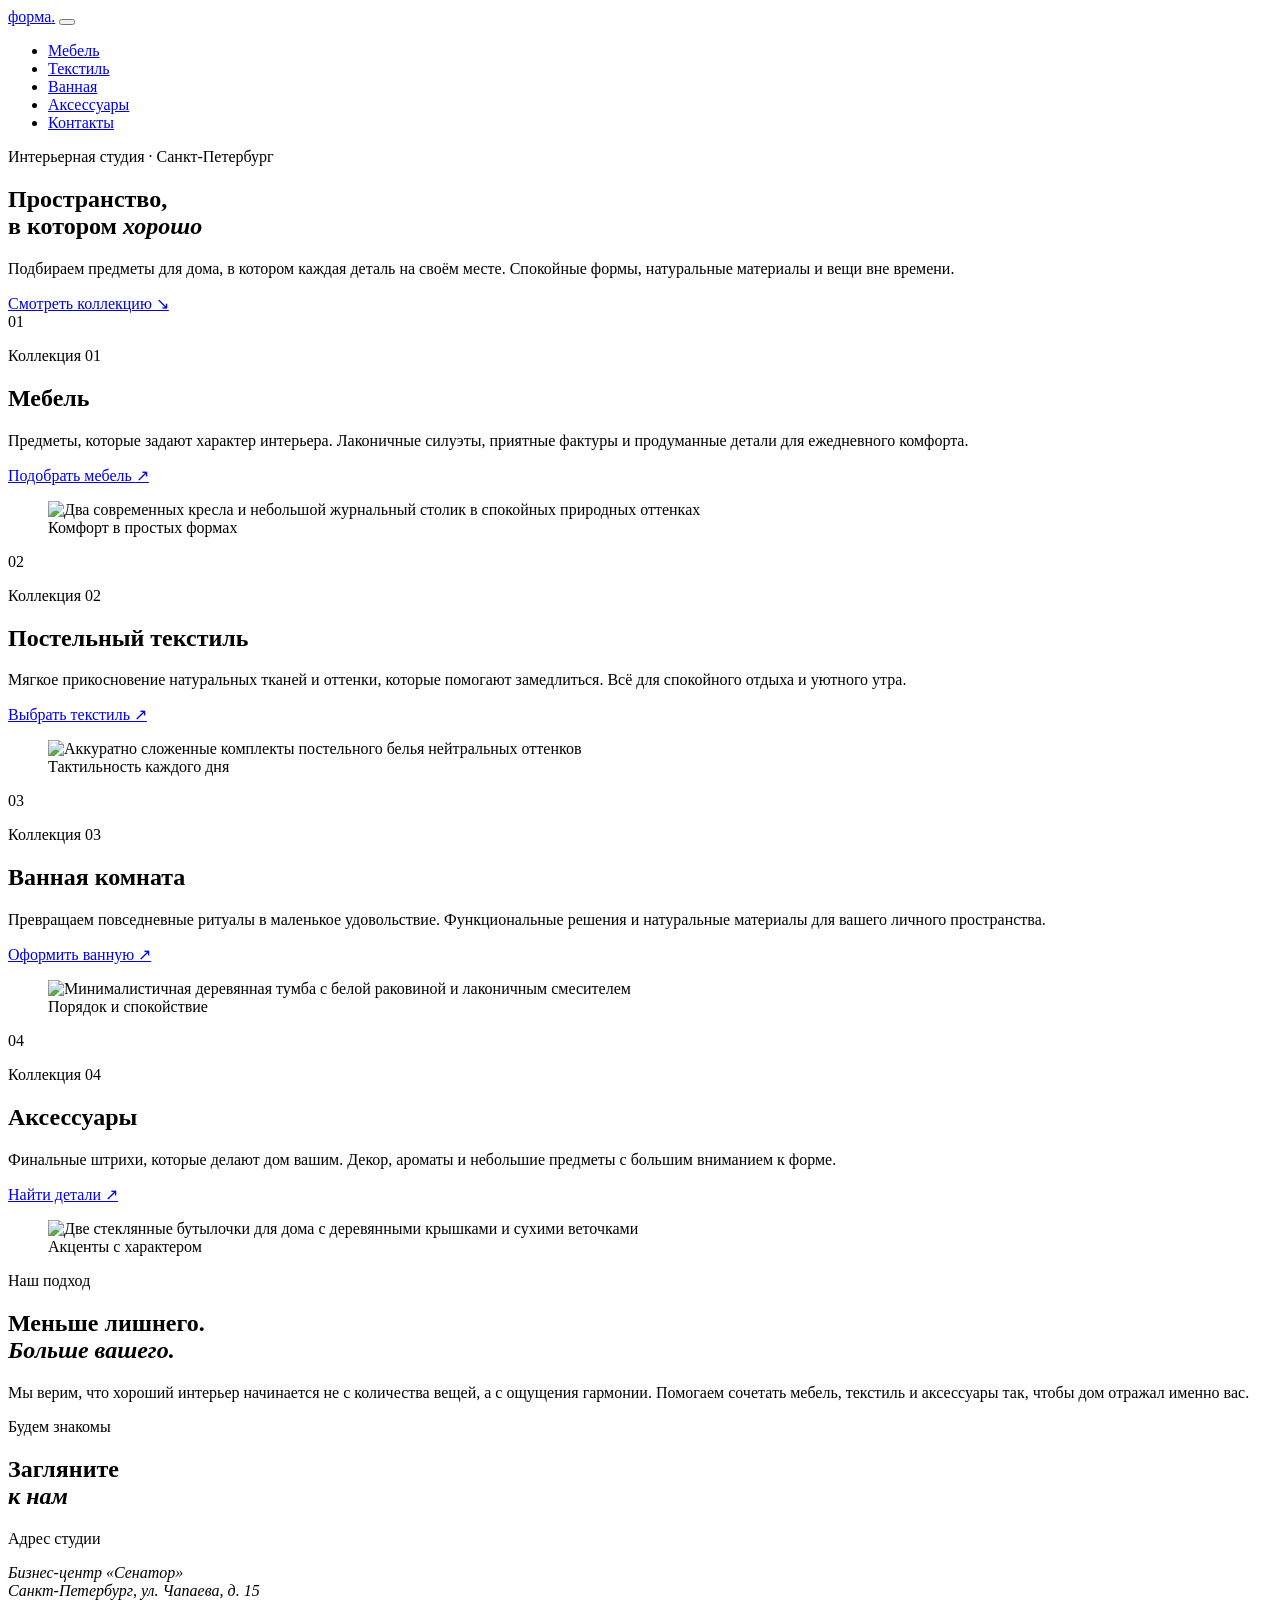
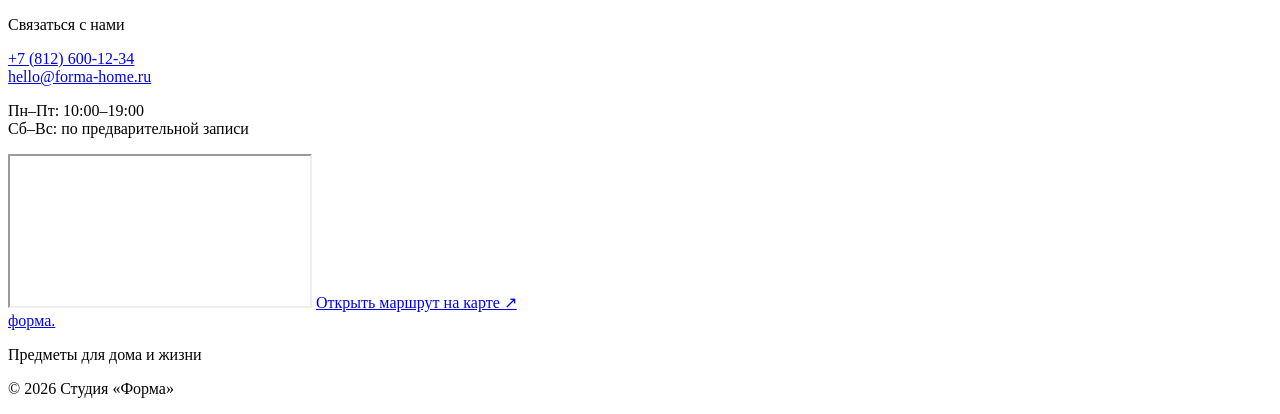
==== index.html @ 57888250 "Add files via upload" ====
<!DOCTYPE html>
<html lang="ru">
<head>
	<meta charset="UTF-8">
	<meta name="viewport" content="width=device-width, initial-scale=1.0">
	<meta name="description" content="Форма — мебель, текстиль и аксессуары для современного дома.">
	<meta name="theme-color" content="#ffffff">
	<title>Форма — пространство для жизни</title>
	<link rel="stylesheet" href="styles.css">
</head>
<body>
	<header class="site-header">
		<div class="header-inner">
			<a class="logo" href="#top" aria-label="Форма — на главную">форма<span>.</span></a>
			<button class="menu-toggle" type="button" aria-label="Открыть меню" aria-expanded="false" aria-controls="main-nav">
				<span></span><span></span><span></span>
			</button>
			<nav class="main-nav" id="main-nav" aria-label="Основная навигация">
				<ul>
					<li><a href="#furniture">Мебель</a></li>
					<li><a href="#bedding">Текстиль</a></li>
					<li><a href="#bathroom">Ванная</a></li>
					<li><a href="#accessories">Аксессуары</a></li>
					<li><a href="#contacts">Контакты</a></li>
				</ul>
			</nav>
		</div>
	</header>

	<main id="top">
		<section class="intro" aria-labelledby="intro-title">
			<p class="eyebrow">Интерьерная студия · Санкт-Петербург</p>
			<h1 id="intro-title">Пространство,<br>в котором <em>хорошо</em></h1>
			<p class="intro-copy">Подбираем предметы для дома, в котором каждая деталь на своём месте. Спокойные формы, натуральные материалы и вещи вне времени.</p>
			<a class="text-link" href="#collections">Смотреть коллекцию <span aria-hidden="true">↘</span></a>
		</section>

		<div class="collection" id="collections">
			<section class="product-section section-furniture" id="furniture" aria-labelledby="furniture-title">
				<div class="section-copy">
					<span class="section-number">01</span>
					<p class="section-kicker">Коллекция 01</p>
					<h2 id="furniture-title">Мебель</h2>
					<p>Предметы, которые задают характер интерьера. Лаконичные силуэты, приятные фактуры и продуманные детали для ежедневного комфорта.</p>
					<a class="text-link" href="#contacts">Подобрать мебель <span aria-hidden="true">↗</span></a>
				</div>
				<figure class="product-visual visual-furniture">
					<img src="images/furniture.svg" alt="Два современных кресла и небольшой журнальный столик в спокойных природных оттенках">
					<figcaption>Комфорт в простых формах</figcaption>
				</figure>
			</section>

			<section class="product-section section-bedding reverse" id="bedding" aria-labelledby="bedding-title">
				<div class="section-copy">
					<span class="section-number">02</span>
					<p class="section-kicker">Коллекция 02</p>
					<h2 id="bedding-title">Постельный текстиль</h2>
					<p>Мягкое прикосновение натуральных тканей и оттенки, которые помогают замедлиться. Всё для спокойного отдыха и уютного утра.</p>
					<a class="text-link" href="#contacts">Выбрать текстиль <span aria-hidden="true">↗</span></a>
				</div>
				<figure class="product-visual visual-bedding">
					<img src="images/bedding.svg" alt="Аккуратно сложенные комплекты постельного белья нейтральных оттенков">
					<figcaption>Тактильность каждого дня</figcaption>
				</figure>
			</section>

			<section class="product-section section-bathroom" id="bathroom" aria-labelledby="bathroom-title">
				<div class="section-copy">
					<span class="section-number">03</span>
					<p class="section-kicker">Коллекция 03</p>
					<h2 id="bathroom-title">Ванная комната</h2>
					<p>Превращаем повседневные ритуалы в маленькое удовольствие. Функциональные решения и натуральные материалы для вашего личного пространства.</p>
					<a class="text-link" href="#contacts">Оформить ванную <span aria-hidden="true">↗</span></a>
				</div>
				<figure class="product-visual visual-bathroom">
					<img src="images/bathroom.svg" alt="Минималистичная деревянная тумба с белой раковиной и лаконичным смесителем">
					<figcaption>Порядок и спокойствие</figcaption>
				</figure>
			</section>

			<section class="product-section section-accessories reverse" id="accessories" aria-labelledby="accessories-title">
				<div class="section-copy">
					<span class="section-number">04</span>
					<p class="section-kicker">Коллекция 04</p>
					<h2 id="accessories-title">Аксессуары</h2>
					<p>Финальные штрихи, которые делают дом вашим. Декор, ароматы и небольшие предметы с большим вниманием к форме.</p>
					<a class="text-link" href="#contacts">Найти детали <span aria-hidden="true">↗</span></a>
				</div>
				<figure class="product-visual visual-accessories">
					<img src="images/accessories.svg" alt="Две стеклянные бутылочки для дома с деревянными крышками и сухими веточками">
					<figcaption>Акценты с характером</figcaption>
				</figure>
			</section>
		</div>

		<section class="about" aria-labelledby="about-title">
			<p class="eyebrow">Наш подход</p>
			<h2 id="about-title">Меньше лишнего.<br><em>Больше вашего.</em></h2>
			<p>Мы верим, что хороший интерьер начинается не с количества вещей, а с ощущения гармонии. Помогаем сочетать мебель, текстиль и аксессуары так, чтобы дом отражал именно вас.</p>
		</section>

		<section class="contacts" id="contacts" aria-labelledby="contacts-title">
			<div class="contact-info">
				<p class="eyebrow">Будем знакомы</p>
				<h2 id="contacts-title">Загляните<br><em>к нам</em></h2>
				<p class="contact-label">Адрес студии</p>
				<address>Бизнес-центр «Сенатор»<br>Санкт-Петербург, ул. Чапаева, д. 15</address>
				<p class="contact-label">Связаться с нами</p>
				<a href="tel:+78126001234">+7 (812) 600-12-34</a><br>
				<a href="mailto:hello@forma-home.ru">hello@forma-home.ru</a>
				<p class="contact-hours">Пн–Пт: 10:00–19:00<br>Сб–Вс: по предварительной записи</p>
			</div>
			<div class="map-wrap">
				<iframe title="Карта проезда к студии в Санкт-Петербурге, улица Чапаева, 15" src="https://yandex.ru/map-widget/v1/?text=Санкт-Петербург%2C%20улица%20Чапаева%2C%2015&z=16" loading="lazy" referrerpolicy="no-referrer-when-downgrade" allowfullscreen></iframe>
				<a class="map-link" href="https://yandex.ru/maps/?text=Санкт-Петербург%2C%20улица%20Чапаева%2C%2015" target="_blank" rel="noopener noreferrer">Открыть маршрут на карте ↗</a>
			</div>
		</section>
	</main>

	<footer class="site-footer">
		<a class="logo footer-logo" href="#top">форма<span>.</span></a>
		<p>Предметы для дома и жизни</p>
		<p>© <span id="current-year">2026</span> Студия «Форма»</p>
	</footer>
	<script src="js/main.js"></script>
</body>
</html>
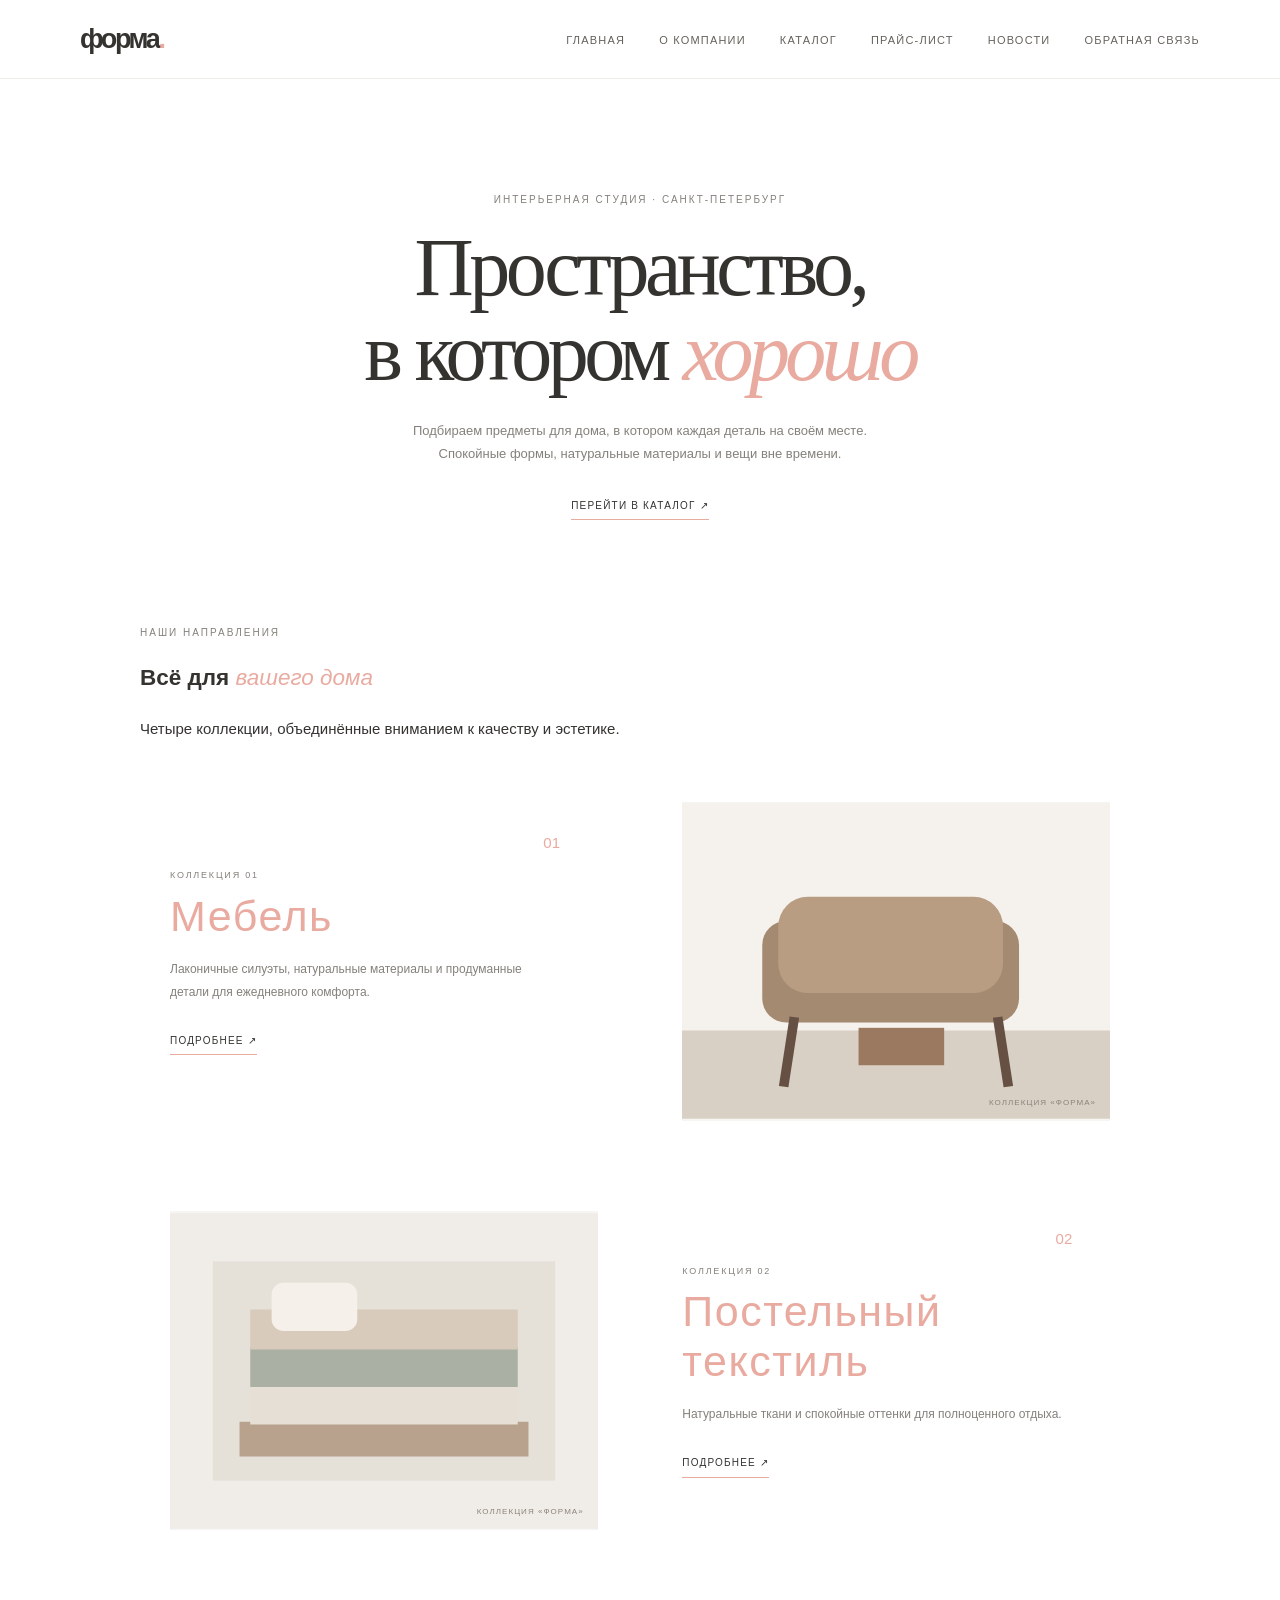
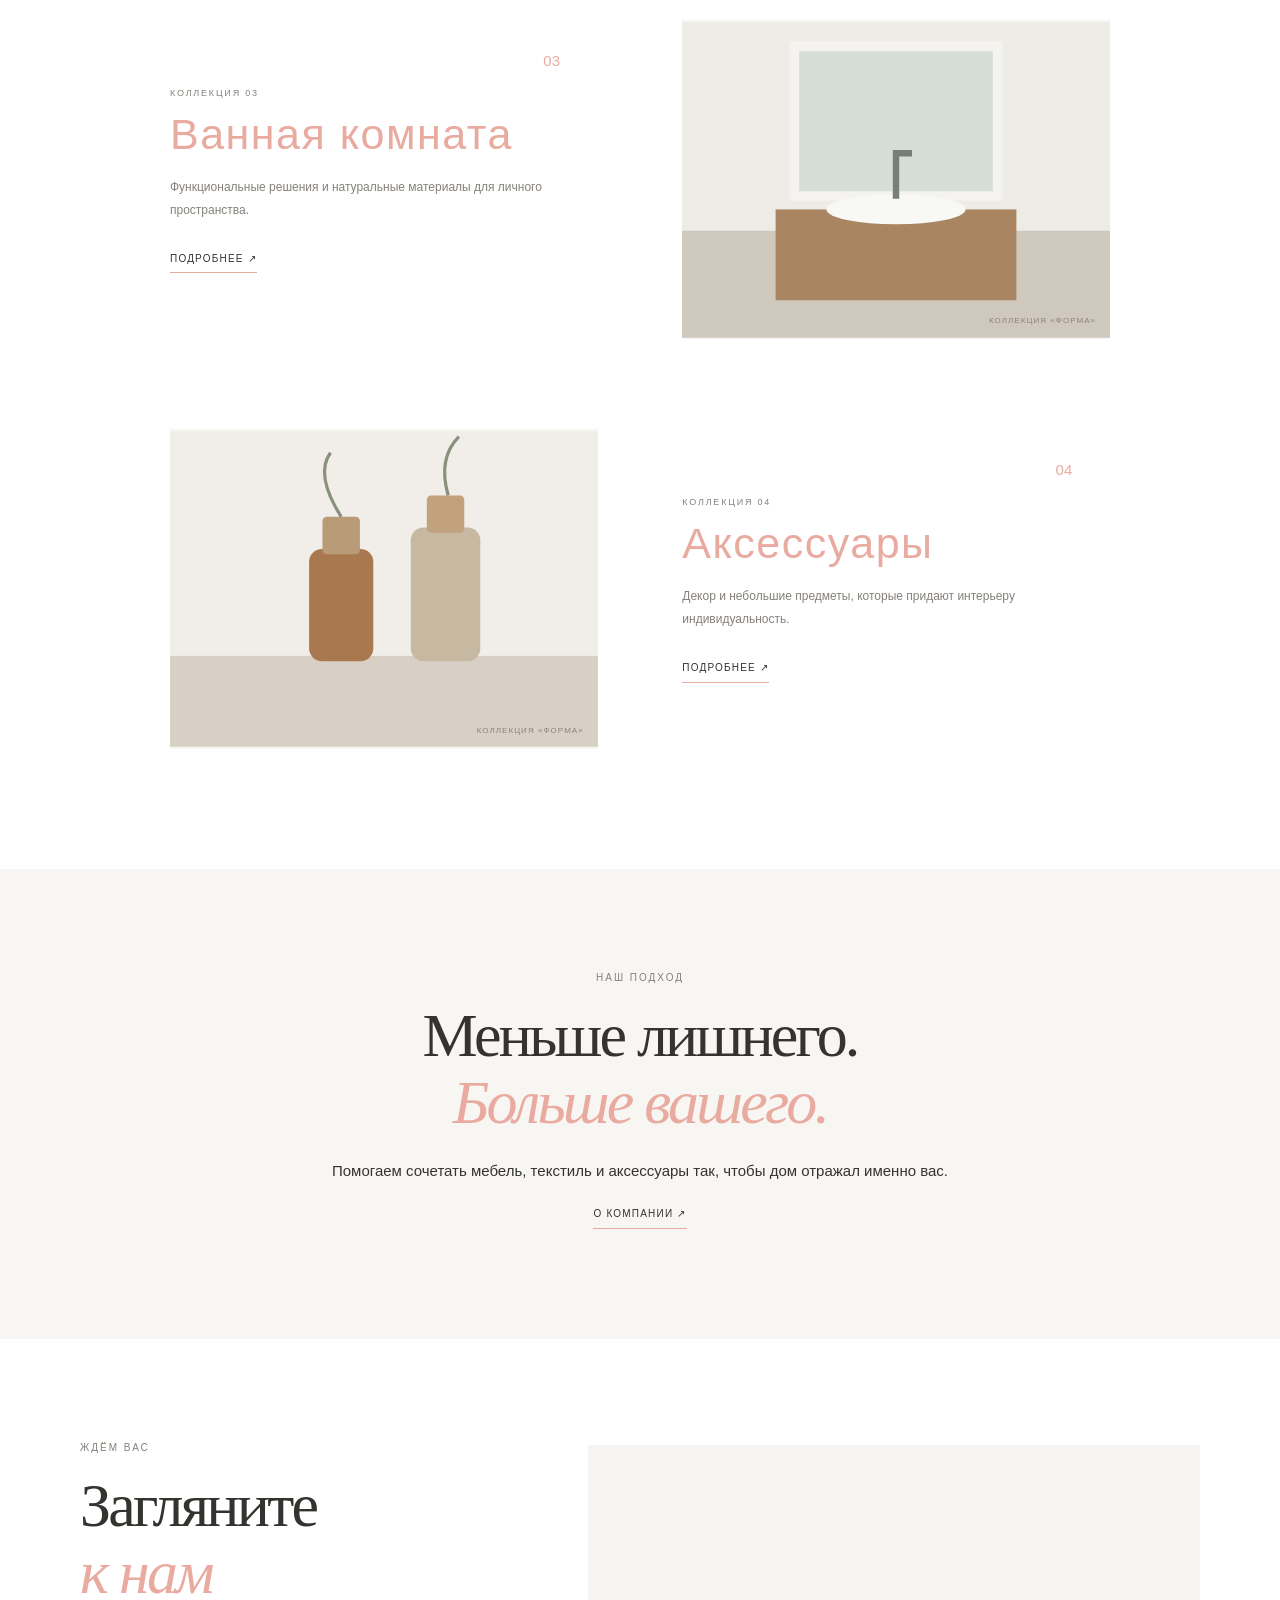
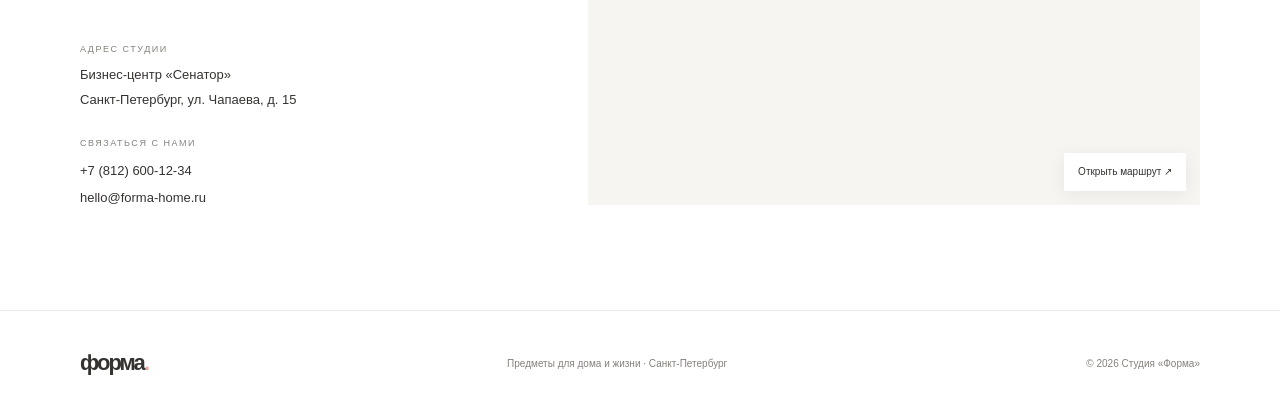
==== commit c114ac9e: "Обновить главную страницу под структуру лабораторной №1" ====
--- a/index.html
+++ b/index.html
@@ -1,127 +1,6 @@
-<!DOCTYPE html>
-<html lang="ru">
-<head>
-	<meta charset="UTF-8">
-	<meta name="viewport" content="width=device-width, initial-scale=1.0">
-	<meta name="description" content="Форма — мебель, текстиль и аксессуары для современного дома.">
-	<meta name="theme-color" content="#ffffff">
-	<title>Форма — пространство для жизни</title>
-	<link rel="stylesheet" href="styles.css">
-</head>
-<body>
-	<header class="site-header">
-		<div class="header-inner">
-			<a class="logo" href="#top" aria-label="Форма — на главную">форма<span>.</span></a>
-			<button class="menu-toggle" type="button" aria-label="Открыть меню" aria-expanded="false" aria-controls="main-nav">
-				<span></span><span></span><span></span>
-			</button>
-			<nav class="main-nav" id="main-nav" aria-label="Основная навигация">
-				<ul>
-					<li><a href="#furniture">Мебель</a></li>
-					<li><a href="#bedding">Текстиль</a></li>
-					<li><a href="#bathroom">Ванная</a></li>
-					<li><a href="#accessories">Аксессуары</a></li>
-					<li><a href="#contacts">Контакты</a></li>
-				</ul>
-			</nav>
-		</div>
-	</header>
-
-	<main id="top">
-		<section class="intro" aria-labelledby="intro-title">
-			<p class="eyebrow">Интерьерная студия · Санкт-Петербург</p>
-			<h1 id="intro-title">Пространство,<br>в котором <em>хорошо</em></h1>
-			<p class="intro-copy">Подбираем предметы для дома, в котором каждая деталь на своём месте. Спокойные формы, натуральные материалы и вещи вне времени.</p>
-			<a class="text-link" href="#collections">Смотреть коллекцию <span aria-hidden="true">↘</span></a>
-		</section>
-
-		<div class="collection" id="collections">
-			<section class="product-section section-furniture" id="furniture" aria-labelledby="furniture-title">
-				<div class="section-copy">
-					<span class="section-number">01</span>
-					<p class="section-kicker">Коллекция 01</p>
-					<h2 id="furniture-title">Мебель</h2>
-					<p>Предметы, которые задают характер интерьера. Лаконичные силуэты, приятные фактуры и продуманные детали для ежедневного комфорта.</p>
-					<a class="text-link" href="#contacts">Подобрать мебель <span aria-hidden="true">↗</span></a>
-				</div>
-				<figure class="product-visual visual-furniture">
-					<img src="images/furniture.svg" alt="Два современных кресла и небольшой журнальный столик в спокойных природных оттенках">
-					<figcaption>Комфорт в простых формах</figcaption>
-				</figure>
-			</section>
-
-			<section class="product-section section-bedding reverse" id="bedding" aria-labelledby="bedding-title">
-				<div class="section-copy">
-					<span class="section-number">02</span>
-					<p class="section-kicker">Коллекция 02</p>
-					<h2 id="bedding-title">Постельный текстиль</h2>
-					<p>Мягкое прикосновение натуральных тканей и оттенки, которые помогают замедлиться. Всё для спокойного отдыха и уютного утра.</p>
-					<a class="text-link" href="#contacts">Выбрать текстиль <span aria-hidden="true">↗</span></a>
-				</div>
-				<figure class="product-visual visual-bedding">
-					<img src="images/bedding.svg" alt="Аккуратно сложенные комплекты постельного белья нейтральных оттенков">
-					<figcaption>Тактильность каждого дня</figcaption>
-				</figure>
-			</section>
-
-			<section class="product-section section-bathroom" id="bathroom" aria-labelledby="bathroom-title">
-				<div class="section-copy">
-					<span class="section-number">03</span>
-					<p class="section-kicker">Коллекция 03</p>
-					<h2 id="bathroom-title">Ванная комната</h2>
-					<p>Превращаем повседневные ритуалы в маленькое удовольствие. Функциональные решения и натуральные материалы для вашего личного пространства.</p>
-					<a class="text-link" href="#contacts">Оформить ванную <span aria-hidden="true">↗</span></a>
-				</div>
-				<figure class="product-visual visual-bathroom">
-					<img src="images/bathroom.svg" alt="Минималистичная деревянная тумба с белой раковиной и лаконичным смесителем">
-					<figcaption>Порядок и спокойствие</figcaption>
-				</figure>
-			</section>
-
-			<section class="product-section section-accessories reverse" id="accessories" aria-labelledby="accessories-title">
-				<div class="section-copy">
-					<span class="section-number">04</span>
-					<p class="section-kicker">Коллекция 04</p>
-					<h2 id="accessories-title">Аксессуары</h2>
-					<p>Финальные штрихи, которые делают дом вашим. Декор, ароматы и небольшие предметы с большим вниманием к форме.</p>
-					<a class="text-link" href="#contacts">Найти детали <span aria-hidden="true">↗</span></a>
-				</div>
-				<figure class="product-visual visual-accessories">
-					<img src="images/accessories.svg" alt="Две стеклянные бутылочки для дома с деревянными крышками и сухими веточками">
-					<figcaption>Акценты с характером</figcaption>
-				</figure>
-			</section>
-		</div>
-
-		<section class="about" aria-labelledby="about-title">
-			<p class="eyebrow">Наш подход</p>
-			<h2 id="about-title">Меньше лишнего.<br><em>Больше вашего.</em></h2>
-			<p>Мы верим, что хороший интерьер начинается не с количества вещей, а с ощущения гармонии. Помогаем сочетать мебель, текстиль и аксессуары так, чтобы дом отражал именно вас.</p>
-		</section>
-
-		<section class="contacts" id="contacts" aria-labelledby="contacts-title">
-			<div class="contact-info">
-				<p class="eyebrow">Будем знакомы</p>
-				<h2 id="contacts-title">Загляните<br><em>к нам</em></h2>
-				<p class="contact-label">Адрес студии</p>
-				<address>Бизнес-центр «Сенатор»<br>Санкт-Петербург, ул. Чапаева, д. 15</address>
-				<p class="contact-label">Связаться с нами</p>
-				<a href="tel:+78126001234">+7 (812) 600-12-34</a><br>
-				<a href="mailto:hello@forma-home.ru">hello@forma-home.ru</a>
-				<p class="contact-hours">Пн–Пт: 10:00–19:00<br>Сб–Вс: по предварительной записи</p>
-			</div>
-			<div class="map-wrap">
-				<iframe title="Карта проезда к студии в Санкт-Петербурге, улица Чапаева, 15" src="https://yandex.ru/map-widget/v1/?text=Санкт-Петербург%2C%20улица%20Чапаева%2C%2015&z=16" loading="lazy" referrerpolicy="no-referrer-when-downgrade" allowfullscreen></iframe>
-				<a class="map-link" href="https://yandex.ru/maps/?text=Санкт-Петербург%2C%20улица%20Чапаева%2C%2015" target="_blank" rel="noopener noreferrer">Открыть маршрут на карте ↗</a>
-			</div>
-		</section>
-	</main>
-
-	<footer class="site-footer">
-		<a class="logo footer-logo" href="#top">форма<span>.</span></a>
-		<p>Предметы для дома и жизни</p>
-		<p>© <span id="current-year">2026</span> Студия «Форма»</p>
-	</footer>
-	<script src="js/main.js"></script>
-</body>
-</html>
+<!DOCTYPE html><html lang="ru"><head><meta charset="UTF-8"><meta name="viewport" content="width=device-width, initial-scale=1.0"><meta name="description" content="Студия «Форма»: мебель, текстиль и аксессуары для современного дома."><title>Главная — Форма</title><link rel="stylesheet" href="styles.css"></head><body><header class="site-header"><div class="header-inner"><a class="logo" href="index.html">форма<span>.</span></a><button class="menu-toggle" type="button" aria-label="Открыть меню" aria-expanded="false" aria-controls="main-nav"><span></span><span></span><span></span></button><nav class="main-nav" id="main-nav" aria-label="Основная навигация"><ul><li><a href="index.html">Главная</a></li><li><a href="about.html">О компании</a></li><li><a href="catalog.html">Каталог</a></li><li><a href="price.html">Прайс-лист</a></li><li><a href="news.html">Новости</a></li><li><a href="feedback.html">Обратная связь</a></li></ul></nav></div></header><main id="top">
+<section class="intro"><p class="eyebrow">Интерьерная студия · Санкт-Петербург</p><h1>Пространство,<br>в котором <em>хорошо</em></h1><p class="intro-copy">Подбираем предметы для дома, в котором каждая деталь на своём месте. Спокойные формы, натуральные материалы и вещи вне времени.</p><a class="text-link" href="catalog.html">Перейти в каталог ↗</a></section>
+<section class="collection"><div class="page-heading"><p class="eyebrow">Наши направления</p><h2>Всё для <em>вашего дома</em></h2><p>Четыре коллекции, объединённые вниманием к качеству и эстетике.</p></div>
+<div class="product-section "><div class="section-copy"><span class="section-number">01</span><p class="section-kicker">Коллекция 01</p><h2>Мебель</h2><p>Лаконичные силуэты, натуральные материалы и продуманные детали для ежедневного комфорта.</p><a class="text-link" href="catalog.html#furniture">Подробнее ↗</a></div><figure class="product-visual"><img src="images/furniture.svg" alt="Мебель для современного дома"><figcaption>Коллекция «Форма»</figcaption></figure></div><div class="product-section reverse"><div class="section-copy"><span class="section-number">02</span><p class="section-kicker">Коллекция 02</p><h2>Постельный текстиль</h2><p>Натуральные ткани и спокойные оттенки для полноценного отдыха.</p><a class="text-link" href="catalog.html#bedding">Подробнее ↗</a></div><figure class="product-visual"><img src="images/bedding.svg" alt="Постельный текстиль для современного дома"><figcaption>Коллекция «Форма»</figcaption></figure></div><div class="product-section "><div class="section-copy"><span class="section-number">03</span><p class="section-kicker">Коллекция 03</p><h2>Ванная комната</h2><p>Функциональные решения и натуральные материалы для личного пространства.</p><a class="text-link" href="catalog.html#bathroom">Подробнее ↗</a></div><figure class="product-visual"><img src="images/bathroom.svg" alt="Ванная комната для современного дома"><figcaption>Коллекция «Форма»</figcaption></figure></div><div class="product-section reverse"><div class="section-copy"><span class="section-number">04</span><p class="section-kicker">Коллекция 04</p><h2>Аксессуары</h2><p>Декор и небольшие предметы, которые придают интерьеру индивидуальность.</p><a class="text-link" href="catalog.html#accessories">Подробнее ↗</a></div><figure class="product-visual"><img src="images/accessories.svg" alt="Аксессуары для современного дома"><figcaption>Коллекция «Форма»</figcaption></figure></div></section>
+<section class="about"><p class="eyebrow">Наш подход</p><h2>Меньше лишнего.<br><em>Больше вашего.</em></h2><p>Помогаем сочетать мебель, текстиль и аксессуары так, чтобы дом отражал именно вас.</p><a class="text-link" href="about.html">О компании ↗</a></section>
+<section class="contacts"><div class="contact-info"><p class="eyebrow">Ждём вас</p><h2>Загляните<br><em>к нам</em></h2><p class="contact-label">Адрес студии</p><address>Бизнес-центр «Сенатор»<br>Санкт-Петербург, ул. Чапаева, д. 15</address><p class="contact-label">Связаться с нами</p><a href="tel:+78126001234">+7 (812) 600-12-34</a><br><a href="mailto:hello@forma-home.ru">hello@forma-home.ru</a></div><div class="map-wrap"><iframe title="Карта проезда к студии, Санкт-Петербург, улица Чапаева, 15" src="https://yandex.ru/map-widget/v1/?text=Санкт-Петербург%2C%20улица%20Чапаева%2C%2015&z=16" loading="lazy"></iframe><a class="map-link" href="https://yandex.ru/maps/?text=Санкт-Петербург%2C%20улица%20Чапаева%2C%2015" target="_blank" rel="noopener noreferrer">Открыть маршрут ↗</a></div></section></main><footer class="site-footer"><a class="logo footer-logo" href="index.html">форма<span>.</span></a><p>Предметы для дома и жизни · Санкт-Петербург</p><p>© <span id="current-year">2026</span> Студия «Форма»</p></footer><script src="js/main.js"></script></body></html>
--- a/styles.css
+++ b/styles.css
@@ -0,0 +1,8 @@
+@charset "UTF-8";
+:root{--ink:#343330;--muted:#85817b;--accent:#e9aaa0;--paper:#fff;--soft:#f7f5f2;--line:#ece9e5;--content:1120px}
+*{box-sizing:border-box}html{scroll-behavior:smooth;scroll-padding-top:88px}body{margin:0;color:var(--ink);background:var(--paper);font:15px/1.75 Arial,Helvetica,sans-serif;-webkit-font-smoothing:antialiased}a{color:inherit;text-decoration:none}a:hover{color:#bd7e74}a:focus-visible,button:focus-visible{outline:2px solid #bd7e74;outline-offset:4px}
+.site-header{position:sticky;top:0;z-index:20;background:rgba(255,255,255,.94);border-bottom:1px solid rgba(236,233,229,.8);backdrop-filter:blur(12px)}.header-inner{width:min(var(--content),calc(100% - 64px));min-height:78px;margin:auto;display:flex;align-items:center;justify-content:space-between}.logo{font-size:27px;font-weight:700;letter-spacing:-.09em;line-height:1}.logo span{color:var(--accent)}.main-nav ul{display:flex;gap:34px;align-items:center;margin:0;padding:0;list-style:none}.main-nav a{color:#66615b;font-size:11px;letter-spacing:.11em;text-transform:uppercase}.menu-toggle{display:none}
+.intro{width:min(760px,calc(100% - 48px));margin:auto;padding:112px 0 104px;text-align:center}.eyebrow,.section-kicker{margin:0 0 16px;color:var(--muted);font-size:10px;letter-spacing:.2em;text-transform:uppercase}h1,h2,p{margin-top:0}.intro h1{margin:0;font:400 clamp(48px,7vw,82px)/1.04 Georgia,serif;letter-spacing:-.055em}h1 em,h2 em{color:var(--accent);font-weight:400}.intro-copy{max-width:460px;margin:25px auto;color:var(--muted);font-size:13px}.text-link{display:inline-flex;gap:12px;padding-bottom:5px;border-bottom:1px solid var(--accent);font-size:10px;letter-spacing:.12em;text-transform:uppercase}.text-link span{color:var(--accent);font-size:16px}
+.collection{width:min(1000px,calc(100% - 64px));margin:auto}.product-section{min-height:390px;display:grid;grid-template-columns:1fr 1fr;align-items:center;gap:9%;padding:45px 3%}.product-section.reverse .section-copy{order:2}.product-section.reverse .product-visual{order:1}.section-copy{position:relative;max-width:390px;padding:26px 0}.section-number{position:absolute;top:-12px;right:0;color:var(--accent);font-size:15px}.section-kicker{margin-bottom:8px;font-size:9px}.section-copy h2{margin:0 0 17px;color:var(--accent);font-size:clamp(30px,4vw,43px);font-weight:400;letter-spacing:.035em;line-height:1.15}.section-copy>p:not(.section-kicker){margin-bottom:22px;color:var(--muted);font-size:12px;line-height:1.9}.product-visual{position:relative;margin:0;background:var(--soft)}.product-visual img{display:block;width:100%;height:auto;aspect-ratio:1.34/1;object-fit:contain}.product-visual figcaption{position:absolute;right:14px;bottom:11px;color:#8b837a;font-size:8px;letter-spacing:.13em;text-transform:uppercase}
+.about{margin-top:75px;padding:100px 24px 110px;background:#f8f6f3;text-align:center}.about h2,.contact-info h2{margin:0 0 22px;font:400 clamp(40px,5vw,62px)/1.08 Georgia,serif;letter-spacing:-.045em}.about>p:last-child{max-width:520px;margin:auto;color:var(--muted);font-size:13px}.contacts{width:min(var(--content),calc(100% - 64px));margin:auto;padding:100px 0;display:grid;grid-template-columns:.8fr 1.2fr;gap:9%;align-items:center}.contact-info h2{margin-bottom:36px}.contact-label{margin:24px 0 5px;color:var(--muted);font-size:9px;letter-spacing:.17em;text-transform:uppercase}.contact-info address,.contact-info>a{font-size:13px;font-style:normal;line-height:1.9}.contact-hours{margin-top:24px;color:var(--muted);font-size:11px}.map-wrap{position:relative;min-height:360px;background:var(--soft)}.map-wrap iframe{display:block;width:100%;height:360px;border:0}.map-link{position:absolute;right:14px;bottom:14px;padding:10px 14px;background:#fff;font-size:10px;box-shadow:0 3px 18px #0001}.site-footer{min-height:105px;padding:25px max(32px,calc((100% - var(--content))/2));display:flex;align-items:center;justify-content:space-between;gap:20px;border-top:1px solid var(--line)}.footer-logo{font-size:22px}.site-footer p{margin:0;color:var(--muted);font-size:10px}
+@media(max-width:760px){.header-inner{width:calc(100% - 40px);min-height:68px}.menu-toggle{width:42px;height:42px;display:flex;flex-direction:column;align-items:center;justify-content:center;gap:5px;border:0;background:transparent;cursor:pointer}.menu-toggle span{width:21px;height:1px;background:var(--ink);transition:transform .2s,opacity .2s}.menu-toggle[aria-expanded=true] span:first-child{transform:translateY(6px) rotate(45deg)}.menu-toggle[aria-expanded=true] span:nth-child(2){opacity:0}.menu-toggle[aria-expanded=true] span:last-child{transform:translateY(-6px) rotate(-45deg)}.main-nav{position:absolute;top:68px;left:0;right:0;display:none;padding:12px 20px 22px;background:#fff;border-bottom:1px solid var(--line)}.main-nav.is-open{display:block}.main-nav ul{flex-direction:column;align-items:stretch;gap:0}.main-nav li{border-top:1px solid var(--line)}.main-nav a{display:block;padding:12px 4px}.intro{padding:82px 0 70px}.collection{width:calc(100% - 40px)}.product-section{min-height:0;grid-template-columns:1fr;gap:16px;padding:38px 0 52px}.product-section.reverse .section-copy,.product-section.reverse .product-visual{order:initial}.section-copy{max-width:none;padding:18px 4px 8px}.section-number{top:10px;right:5px}.section-copy h2{max-width:85%;font-size:clamp(30px,8vw,40px)}.product-visual img{aspect-ratio:1.45/1}.about{margin-top:35px;padding:75px 24px 80px}.contacts{width:calc(100% - 40px);grid-template-columns:1fr;gap:35px;padding:75px 0}.contact-info h2{margin-bottom:24px}.map-wrap,.map-wrap iframe{min-height:310px;height:310px}.site-footer{padding:25px 20px;flex-wrap:wrap}}@media(max-width:420px){body{font-size:14px}.intro{width:calc(100% - 36px);padding-top:68px}.intro h1{font-size:49px}.intro-copy{font-size:12px}.collection,.contacts{width:calc(100% - 32px)}.product-section{padding-bottom:42px}.site-footer{justify-content:center;text-align:center}.site-footer p{width:100%}}@media(prefers-reduced-motion:reduce){html{scroll-behavior:auto}*,*::before,*::after{transition-duration:.01ms!important}}
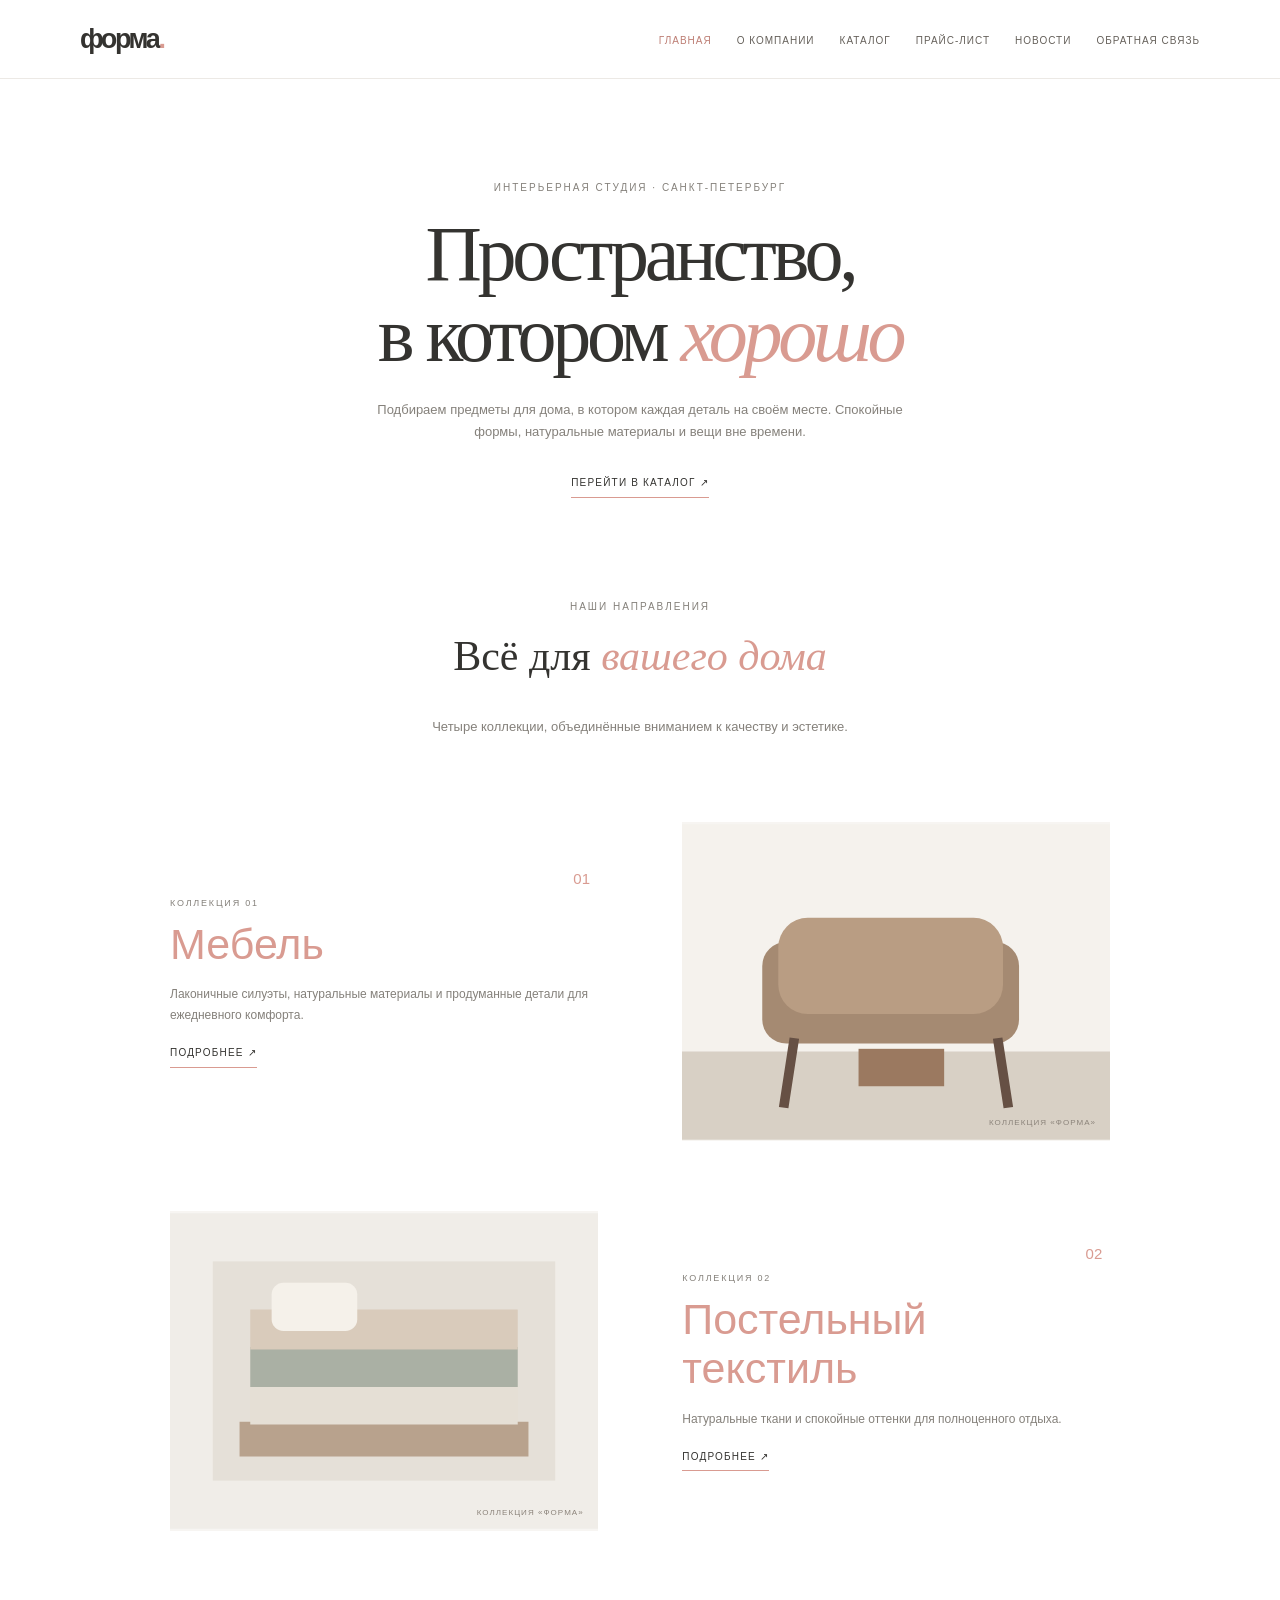
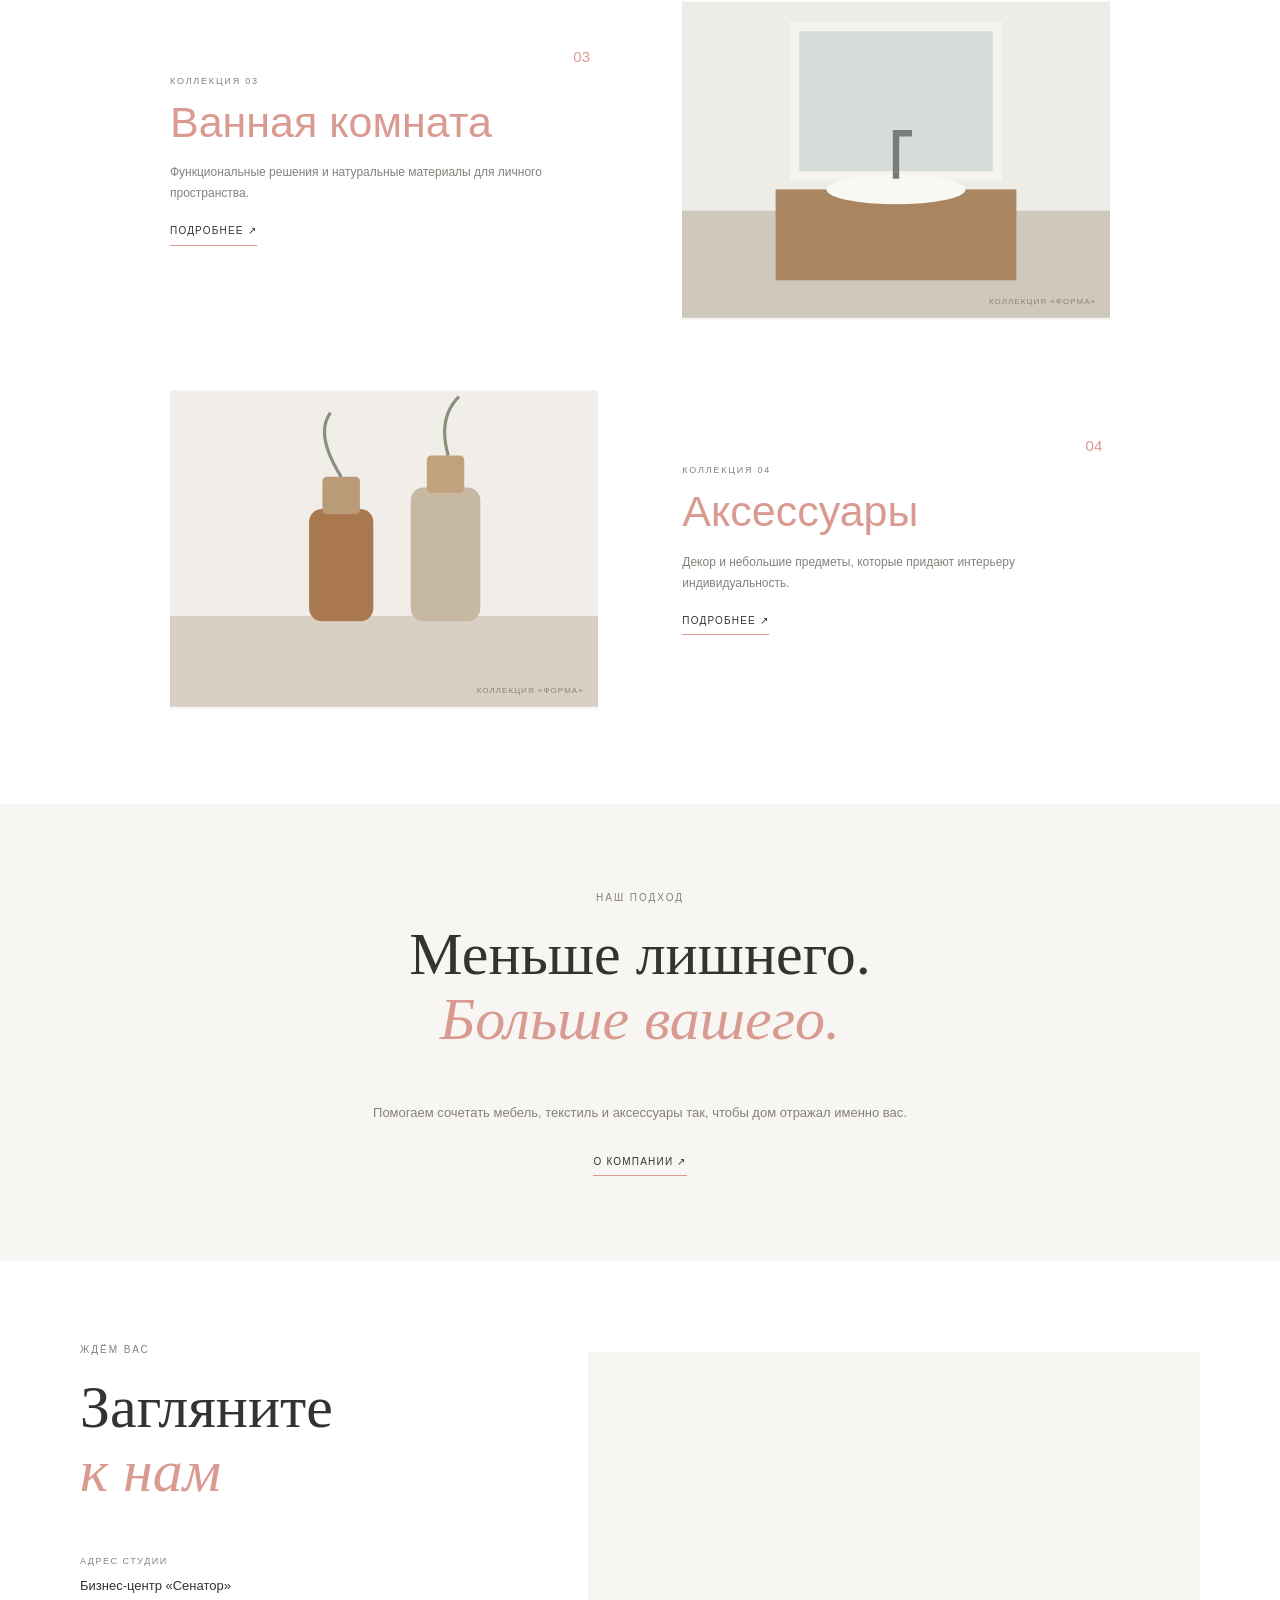
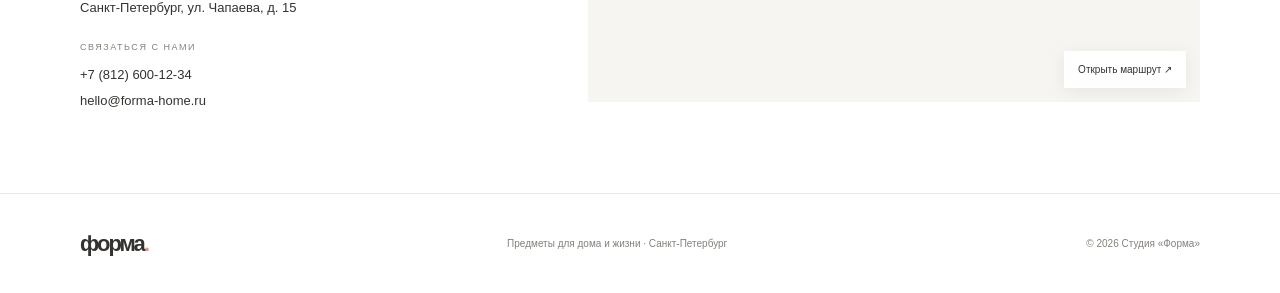
==== commit 8dd633bd: "Упорядочить HTML-код страницы index.html" ====
--- a/index.html
+++ b/index.html
@@ -1,6 +1,108 @@
-<!DOCTYPE html><html lang="ru"><head><meta charset="UTF-8"><meta name="viewport" content="width=device-width, initial-scale=1.0"><meta name="description" content="Студия «Форма»: мебель, текстиль и аксессуары для современного дома."><title>Главная — Форма</title><link rel="stylesheet" href="styles.css"></head><body><header class="site-header"><div class="header-inner"><a class="logo" href="index.html">форма<span>.</span></a><button class="menu-toggle" type="button" aria-label="Открыть меню" aria-expanded="false" aria-controls="main-nav"><span></span><span></span><span></span></button><nav class="main-nav" id="main-nav" aria-label="Основная навигация"><ul><li><a href="index.html">Главная</a></li><li><a href="about.html">О компании</a></li><li><a href="catalog.html">Каталог</a></li><li><a href="price.html">Прайс-лист</a></li><li><a href="news.html">Новости</a></li><li><a href="feedback.html">Обратная связь</a></li></ul></nav></div></header><main id="top">
-<section class="intro"><p class="eyebrow">Интерьерная студия · Санкт-Петербург</p><h1>Пространство,<br>в котором <em>хорошо</em></h1><p class="intro-copy">Подбираем предметы для дома, в котором каждая деталь на своём месте. Спокойные формы, натуральные материалы и вещи вне времени.</p><a class="text-link" href="catalog.html">Перейти в каталог ↗</a></section>
-<section class="collection"><div class="page-heading"><p class="eyebrow">Наши направления</p><h2>Всё для <em>вашего дома</em></h2><p>Четыре коллекции, объединённые вниманием к качеству и эстетике.</p></div>
-<div class="product-section "><div class="section-copy"><span class="section-number">01</span><p class="section-kicker">Коллекция 01</p><h2>Мебель</h2><p>Лаконичные силуэты, натуральные материалы и продуманные детали для ежедневного комфорта.</p><a class="text-link" href="catalog.html#furniture">Подробнее ↗</a></div><figure class="product-visual"><img src="images/furniture.svg" alt="Мебель для современного дома"><figcaption>Коллекция «Форма»</figcaption></figure></div><div class="product-section reverse"><div class="section-copy"><span class="section-number">02</span><p class="section-kicker">Коллекция 02</p><h2>Постельный текстиль</h2><p>Натуральные ткани и спокойные оттенки для полноценного отдыха.</p><a class="text-link" href="catalog.html#bedding">Подробнее ↗</a></div><figure class="product-visual"><img src="images/bedding.svg" alt="Постельный текстиль для современного дома"><figcaption>Коллекция «Форма»</figcaption></figure></div><div class="product-section "><div class="section-copy"><span class="section-number">03</span><p class="section-kicker">Коллекция 03</p><h2>Ванная комната</h2><p>Функциональные решения и натуральные материалы для личного пространства.</p><a class="text-link" href="catalog.html#bathroom">Подробнее ↗</a></div><figure class="product-visual"><img src="images/bathroom.svg" alt="Ванная комната для современного дома"><figcaption>Коллекция «Форма»</figcaption></figure></div><div class="product-section reverse"><div class="section-copy"><span class="section-number">04</span><p class="section-kicker">Коллекция 04</p><h2>Аксессуары</h2><p>Декор и небольшие предметы, которые придают интерьеру индивидуальность.</p><a class="text-link" href="catalog.html#accessories">Подробнее ↗</a></div><figure class="product-visual"><img src="images/accessories.svg" alt="Аксессуары для современного дома"><figcaption>Коллекция «Форма»</figcaption></figure></div></section>
-<section class="about"><p class="eyebrow">Наш подход</p><h2>Меньше лишнего.<br><em>Больше вашего.</em></h2><p>Помогаем сочетать мебель, текстиль и аксессуары так, чтобы дом отражал именно вас.</p><a class="text-link" href="about.html">О компании ↗</a></section>
-<section class="contacts"><div class="contact-info"><p class="eyebrow">Ждём вас</p><h2>Загляните<br><em>к нам</em></h2><p class="contact-label">Адрес студии</p><address>Бизнес-центр «Сенатор»<br>Санкт-Петербург, ул. Чапаева, д. 15</address><p class="contact-label">Связаться с нами</p><a href="tel:+78126001234">+7 (812) 600-12-34</a><br><a href="mailto:hello@forma-home.ru">hello@forma-home.ru</a></div><div class="map-wrap"><iframe title="Карта проезда к студии, Санкт-Петербург, улица Чапаева, 15" src="https://yandex.ru/map-widget/v1/?text=Санкт-Петербург%2C%20улица%20Чапаева%2C%2015&z=16" loading="lazy"></iframe><a class="map-link" href="https://yandex.ru/maps/?text=Санкт-Петербург%2C%20улица%20Чапаева%2C%2015" target="_blank" rel="noopener noreferrer">Открыть маршрут ↗</a></div></section></main><footer class="site-footer"><a class="logo footer-logo" href="index.html">форма<span>.</span></a><p>Предметы для дома и жизни · Санкт-Петербург</p><p>© <span id="current-year">2026</span> Студия «Форма»</p></footer><script src="js/main.js"></script></body></html>+<!DOCTYPE html>
+<html lang="ru">
+  <head>
+    <meta charset="UTF-8"><meta name="viewport" content="width=device-width, initial-scale=1.0"><meta name="description" content="Студия «Форма»: мебель, текстиль и аксессуары для современного дома."><title>Главная — Форма</title><link rel="stylesheet" href="styles.css">
+  </head>
+  <body>
+    <header class="site-header">
+      <div class="header-inner">
+        <a class="logo" href="index.html">форма<span>.</span></a><button class="menu-toggle" type="button" aria-label="Открыть меню" aria-expanded="false" aria-controls="main-nav"><span></span><span></span><span></span></button>
+        <nav class="main-nav" id="main-nav" aria-label="Основная навигация">
+          <ul>
+            <li>
+              <a href="index.html">Главная</a>
+            </li>
+            <li>
+              <a href="about.html">О компании</a>
+            </li>
+            <li>
+              <a href="catalog.html">Каталог</a>
+            </li>
+            <li>
+              <a href="price.html">Прайс-лист</a>
+            </li>
+            <li>
+              <a href="news.html">Новости</a>
+            </li>
+            <li>
+              <a href="feedback.html">Обратная связь</a>
+            </li>
+          </ul>
+        </nav>
+      </div>
+    </header>
+    <main id="top">
+      <section class="intro">
+        <p class="eyebrow">Интерьерная студия · Санкт-Петербург</p><h1>Пространство,<br>в котором <em>хорошо</em></h1><p class="intro-copy">Подбираем предметы для дома, в котором каждая деталь на своём месте. Спокойные формы, натуральные материалы и вещи вне времени.</p><a class="text-link" href="catalog.html">Перейти в каталог ↗</a>
+      </section>
+      <section class="collection">
+        <div class="page-heading">
+          <p class="eyebrow">Наши направления</p><h2>Всё для <em>вашего дома</em></h2><p>Четыре коллекции, объединённые вниманием к качеству и эстетике.</p>
+        </div>
+        <div class="product-section ">
+          <div class="section-copy">
+            <span class="section-number">01</span><p class="section-kicker">Коллекция 01</p><h2>Мебель</h2><p>Лаконичные силуэты, натуральные материалы и продуманные детали для ежедневного комфорта.</p><a class="text-link" href="catalog.html#furniture">Подробнее ↗</a>
+          </div>
+          <figure class="product-visual">
+            <img src="images/furniture.svg" alt="Мебель для современного дома">
+            <figcaption>
+              Коллекция «Форма»
+            </figcaption>
+          </figure>
+        </div>
+        <div class="product-section reverse">
+          <div class="section-copy">
+            <span class="section-number">02</span><p class="section-kicker">Коллекция 02</p><h2>Постельный текстиль</h2><p>Натуральные ткани и спокойные оттенки для полноценного отдыха.</p><a class="text-link" href="catalog.html#bedding">Подробнее ↗</a>
+          </div>
+          <figure class="product-visual">
+            <img src="images/bedding.svg" alt="Постельный текстиль для современного дома">
+            <figcaption>
+              Коллекция «Форма»
+            </figcaption>
+          </figure>
+        </div>
+        <div class="product-section ">
+          <div class="section-copy">
+            <span class="section-number">03</span><p class="section-kicker">Коллекция 03</p><h2>Ванная комната</h2><p>Функциональные решения и натуральные материалы для личного пространства.</p><a class="text-link" href="catalog.html#bathroom">Подробнее ↗</a>
+          </div>
+          <figure class="product-visual">
+            <img src="images/bathroom.svg" alt="Ванная комната для современного дома">
+            <figcaption>
+              Коллекция «Форма»
+            </figcaption>
+          </figure>
+        </div>
+        <div class="product-section reverse">
+          <div class="section-copy">
+            <span class="section-number">04</span><p class="section-kicker">Коллекция 04</p><h2>Аксессуары</h2><p>Декор и небольшие предметы, которые придают интерьеру индивидуальность.</p><a class="text-link" href="catalog.html#accessories">Подробнее ↗</a>
+          </div>
+          <figure class="product-visual">
+            <img src="images/accessories.svg" alt="Аксессуары для современного дома">
+            <figcaption>
+              Коллекция «Форма»
+            </figcaption>
+          </figure>
+        </div>
+      </section>
+      <section class="about">
+        <p class="eyebrow">Наш подход</p><h2>Меньше лишнего.<br><em>Больше вашего.</em></h2><p>Помогаем сочетать мебель, текстиль и аксессуары так, чтобы дом отражал именно вас.</p><a class="text-link" href="about.html">О компании ↗</a>
+      </section>
+      <section class="contacts">
+        <div class="contact-info">
+          <p class="eyebrow">Ждём вас</p><h2>Загляните<br><em>к нам</em></h2><p class="contact-label">Адрес студии</p>
+          <address>
+            Бизнес-центр «Сенатор»<br>Санкт-Петербург, ул. Чапаева, д. 15
+          </address>
+          <p class="contact-label">Связаться с нами</p><a href="tel:+78126001234">+7 (812) 600-12-34</a><br><a href="mailto:hello@forma-home.ru">hello@forma-home.ru</a>
+        </div>
+        <div class="map-wrap">
+          <iframe title="Карта проезда к студии, Санкт-Петербург, улица Чапаева, 15" src="https://yandex.ru/map-widget/v1/?text=Санкт-Петербург%2C%20улица%20Чапаева%2C%2015&z=16" loading="lazy"></iframe><a class="map-link" href="https://yandex.ru/maps/?text=Санкт-Петербург%2C%20улица%20Чапаева%2C%2015" target="_blank" rel="noopener noreferrer">Открыть маршрут ↗</a>
+        </div>
+      </section>
+    </main>
+    <footer class="site-footer">
+      <a class="logo footer-logo" href="index.html">форма<span>.</span></a><p>Предметы для дома и жизни · Санкт-Петербург</p><p>© <span id="current-year">2026</span> Студия «Форма»</p>
+    </footer>
+    <script src="js/main.js"></script>
+  </body>
+</html>
--- a/styles.css
+++ b/styles.css
@@ -1,8 +1,2 @@
 @charset "UTF-8";
-:root{--ink:#343330;--muted:#85817b;--accent:#e9aaa0;--paper:#fff;--soft:#f7f5f2;--line:#ece9e5;--content:1120px}
-*{box-sizing:border-box}html{scroll-behavior:smooth;scroll-padding-top:88px}body{margin:0;color:var(--ink);background:var(--paper);font:15px/1.75 Arial,Helvetica,sans-serif;-webkit-font-smoothing:antialiased}a{color:inherit;text-decoration:none}a:hover{color:#bd7e74}a:focus-visible,button:focus-visible{outline:2px solid #bd7e74;outline-offset:4px}
-.site-header{position:sticky;top:0;z-index:20;background:rgba(255,255,255,.94);border-bottom:1px solid rgba(236,233,229,.8);backdrop-filter:blur(12px)}.header-inner{width:min(var(--content),calc(100% - 64px));min-height:78px;margin:auto;display:flex;align-items:center;justify-content:space-between}.logo{font-size:27px;font-weight:700;letter-spacing:-.09em;line-height:1}.logo span{color:var(--accent)}.main-nav ul{display:flex;gap:34px;align-items:center;margin:0;padding:0;list-style:none}.main-nav a{color:#66615b;font-size:11px;letter-spacing:.11em;text-transform:uppercase}.menu-toggle{display:none}
-.intro{width:min(760px,calc(100% - 48px));margin:auto;padding:112px 0 104px;text-align:center}.eyebrow,.section-kicker{margin:0 0 16px;color:var(--muted);font-size:10px;letter-spacing:.2em;text-transform:uppercase}h1,h2,p{margin-top:0}.intro h1{margin:0;font:400 clamp(48px,7vw,82px)/1.04 Georgia,serif;letter-spacing:-.055em}h1 em,h2 em{color:var(--accent);font-weight:400}.intro-copy{max-width:460px;margin:25px auto;color:var(--muted);font-size:13px}.text-link{display:inline-flex;gap:12px;padding-bottom:5px;border-bottom:1px solid var(--accent);font-size:10px;letter-spacing:.12em;text-transform:uppercase}.text-link span{color:var(--accent);font-size:16px}
-.collection{width:min(1000px,calc(100% - 64px));margin:auto}.product-section{min-height:390px;display:grid;grid-template-columns:1fr 1fr;align-items:center;gap:9%;padding:45px 3%}.product-section.reverse .section-copy{order:2}.product-section.reverse .product-visual{order:1}.section-copy{position:relative;max-width:390px;padding:26px 0}.section-number{position:absolute;top:-12px;right:0;color:var(--accent);font-size:15px}.section-kicker{margin-bottom:8px;font-size:9px}.section-copy h2{margin:0 0 17px;color:var(--accent);font-size:clamp(30px,4vw,43px);font-weight:400;letter-spacing:.035em;line-height:1.15}.section-copy>p:not(.section-kicker){margin-bottom:22px;color:var(--muted);font-size:12px;line-height:1.9}.product-visual{position:relative;margin:0;background:var(--soft)}.product-visual img{display:block;width:100%;height:auto;aspect-ratio:1.34/1;object-fit:contain}.product-visual figcaption{position:absolute;right:14px;bottom:11px;color:#8b837a;font-size:8px;letter-spacing:.13em;text-transform:uppercase}
-.about{margin-top:75px;padding:100px 24px 110px;background:#f8f6f3;text-align:center}.about h2,.contact-info h2{margin:0 0 22px;font:400 clamp(40px,5vw,62px)/1.08 Georgia,serif;letter-spacing:-.045em}.about>p:last-child{max-width:520px;margin:auto;color:var(--muted);font-size:13px}.contacts{width:min(var(--content),calc(100% - 64px));margin:auto;padding:100px 0;display:grid;grid-template-columns:.8fr 1.2fr;gap:9%;align-items:center}.contact-info h2{margin-bottom:36px}.contact-label{margin:24px 0 5px;color:var(--muted);font-size:9px;letter-spacing:.17em;text-transform:uppercase}.contact-info address,.contact-info>a{font-size:13px;font-style:normal;line-height:1.9}.contact-hours{margin-top:24px;color:var(--muted);font-size:11px}.map-wrap{position:relative;min-height:360px;background:var(--soft)}.map-wrap iframe{display:block;width:100%;height:360px;border:0}.map-link{position:absolute;right:14px;bottom:14px;padding:10px 14px;background:#fff;font-size:10px;box-shadow:0 3px 18px #0001}.site-footer{min-height:105px;padding:25px max(32px,calc((100% - var(--content))/2));display:flex;align-items:center;justify-content:space-between;gap:20px;border-top:1px solid var(--line)}.footer-logo{font-size:22px}.site-footer p{margin:0;color:var(--muted);font-size:10px}
-@media(max-width:760px){.header-inner{width:calc(100% - 40px);min-height:68px}.menu-toggle{width:42px;height:42px;display:flex;flex-direction:column;align-items:center;justify-content:center;gap:5px;border:0;background:transparent;cursor:pointer}.menu-toggle span{width:21px;height:1px;background:var(--ink);transition:transform .2s,opacity .2s}.menu-toggle[aria-expanded=true] span:first-child{transform:translateY(6px) rotate(45deg)}.menu-toggle[aria-expanded=true] span:nth-child(2){opacity:0}.menu-toggle[aria-expanded=true] span:last-child{transform:translateY(-6px) rotate(-45deg)}.main-nav{position:absolute;top:68px;left:0;right:0;display:none;padding:12px 20px 22px;background:#fff;border-bottom:1px solid var(--line)}.main-nav.is-open{display:block}.main-nav ul{flex-direction:column;align-items:stretch;gap:0}.main-nav li{border-top:1px solid var(--line)}.main-nav a{display:block;padding:12px 4px}.intro{padding:82px 0 70px}.collection{width:calc(100% - 40px)}.product-section{min-height:0;grid-template-columns:1fr;gap:16px;padding:38px 0 52px}.product-section.reverse .section-copy,.product-section.reverse .product-visual{order:initial}.section-copy{max-width:none;padding:18px 4px 8px}.section-number{top:10px;right:5px}.section-copy h2{max-width:85%;font-size:clamp(30px,8vw,40px)}.product-visual img{aspect-ratio:1.45/1}.about{margin-top:35px;padding:75px 24px 80px}.contacts{width:calc(100% - 40px);grid-template-columns:1fr;gap:35px;padding:75px 0}.contact-info h2{margin-bottom:24px}.map-wrap,.map-wrap iframe{min-height:310px;height:310px}.site-footer{padding:25px 20px;flex-wrap:wrap}}@media(max-width:420px){body{font-size:14px}.intro{width:calc(100% - 36px);padding-top:68px}.intro h1{font-size:49px}.intro-copy{font-size:12px}.collection,.contacts{width:calc(100% - 32px)}.product-section{padding-bottom:42px}.site-footer{justify-content:center;text-align:center}.site-footer p{width:100%}}@media(prefers-reduced-motion:reduce){html{scroll-behavior:auto}*,*::before,*::after{transition-duration:.01ms!important}}+:root{--ink:#343330;--muted:#85817b;--accent:#d99b91;--soft:#f7f5f2;--line:#ece9e5;--content:1120px}*{box-sizing:border-box}html{scroll-behavior:smooth;scroll-padding-top:90px}body{margin:0;color:var(--ink);background:#fff;font:15px/1.75 Arial,Helvetica,sans-serif}a{color:inherit;text-decoration:none}a:hover{color:#bd7e74}a:focus-visible,button:focus-visible,input:focus-visible,textarea:focus-visible,select:focus-visible{outline:2px solid #bd7e74;outline-offset:3px}img{max-width:100%}.site-header{position:sticky;top:0;z-index:20;background:rgba(255,255,255,.96);border-bottom:1px solid var(--line);backdrop-filter:blur(12px)}.header-inner{width:min(var(--content),calc(100% - 64px));min-height:78px;margin:auto;display:flex;align-items:center;justify-content:space-between}.logo{font-size:27px;font-weight:700;letter-spacing:-.09em;line-height:1}.logo span{color:var(--accent)}.main-nav ul{display:flex;gap:25px;align-items:center;margin:0;padding:0;list-style:none}.main-nav a{color:#66615b;font-size:10px;letter-spacing:.1em;text-transform:uppercase}.main-nav a[aria-current=page]{color:#bd7e74}.menu-toggle{display:none}.intro,.page-hero{width:min(800px,calc(100% - 48px));margin:auto;padding:100px 0 75px;text-align:center}.eyebrow,.section-kicker{margin:0 0 16px;color:var(--muted);font-size:10px;letter-spacing:.2em;text-transform:uppercase}h1,h2,p{margin-top:0}.intro h1,.page-hero h1{margin:0;font:400 clamp(48px,7vw,78px)/1.04 Georgia,serif;letter-spacing:-.055em}.intro h1 em,.page-hero h1 em,h2 em{color:var(--accent);font-weight:400}.intro-copy{max-width:530px;margin:24px auto;color:var(--muted);font-size:13px}.text-link{display:inline-flex;gap:10px;padding-bottom:5px;border-bottom:1px solid var(--accent);font-size:10px;letter-spacing:.12em;text-transform:uppercase}.collection{width:min(1000px,calc(100% - 64px));margin:auto}.page-heading{text-align:center;padding:25px 0 35px}.page-heading h2,.content-section h2{font:400 clamp(30px,4vw,42px)/1.2 Georgia,serif}.page-heading>p:last-child{color:var(--muted);font-size:13px}.product-section{min-height:320px;display:grid;grid-template-columns:1fr 1fr;align-items:center;gap:9%;padding:35px 3%}.product-section.reverse .section-copy{order:2}.product-section.reverse .product-visual{order:1}.section-copy{position:relative;max-width:420px;padding:25px 0}.section-number{position:absolute;top:-5px;right:0;color:var(--accent)}.section-kicker{margin-bottom:8px;font-size:9px}.section-copy h2{margin:0 0 15px;color:var(--accent);font-size:clamp(30px,4vw,43px);font-weight:400;line-height:1.15}.section-copy>p:not(.section-kicker){color:var(--muted);font-size:12px}.product-visual{position:relative;margin:0;background:var(--soft)}.product-visual img{display:block;width:100%;aspect-ratio:1.34;object-fit:contain}.product-visual figcaption{position:absolute;right:14px;bottom:11px;color:#8b837a;font-size:8px;letter-spacing:.13em;text-transform:uppercase}.about{margin-top:60px;padding:85px 24px;background:#f8f6f3;text-align:center}.about h2,.contact-info h2{font:400 clamp(40px,5vw,60px)/1.08 Georgia,serif}.about>p:not(.eyebrow){max-width:540px;margin:0 auto 22px;color:var(--muted);font-size:13px}.contacts{width:min(var(--content),calc(100% - 64px));margin:auto;padding:80px 0;display:grid;grid-template-columns:.8fr 1.2fr;gap:9%;align-items:center}.contact-label{margin:20px 0 5px;color:var(--muted);font-size:9px;letter-spacing:.17em;text-transform:uppercase}.contact-info address,.contact-info>a{font-size:13px;font-style:normal}.map-wrap{position:relative;min-height:350px;background:var(--soft)}.map-wrap iframe{display:block;width:100%;height:350px;border:0}.map-link{position:absolute;right:14px;bottom:14px;padding:10px 14px;background:#fff;font-size:10px;box-shadow:0 3px 18px #0001}.content-section{width:min(950px,calc(100% - 64px));margin:0 auto;padding:10px 0 80px}.content-narrow{max-width:760px}.content-narrow h2{margin:35px 0 12px}.content-narrow p,.content-narrow li{color:#6f6a64;font-size:14px}.feature-list{padding-left:22px}.feature-list li{margin:8px 0}.inline-link{color:#b77c73;text-decoration:underline;text-underline-offset:3px}.catalog-list{display:grid;gap:26px}.catalog-card{display:grid;grid-template-columns:.9fr 1.1fr;gap:35px;align-items:center;padding:24px;background:var(--soft);scroll-margin-top:100px}.catalog-card img{width:100%;aspect-ratio:1.25;object-fit:contain}.catalog-card h2,.news-card h2{margin:0 0 12px;font:400 32px/1.2 Georgia,serif;color:var(--accent)}.catalog-card p:not(.section-kicker),.news-card p:not(.section-kicker){color:var(--muted);font-size:13px}.price-wrap h2{margin:35px 0 14px;scroll-margin-top:100px}.price-table{width:100%;border-collapse:collapse;margin-bottom:30px;font-size:13px}.price-table th,.price-table td{padding:13px 16px;border:1px solid #e8e3dd;text-align:left}.price-table thead{background:#e9d6d1}.price-table tbody tr:nth-child(even){background:#f8f5f2}.price-table tbody tr:hover{background:#f1e9e5}.price-table td:last-child{white-space:nowrap;font-weight:bold;color:#94665e}.price-note{padding:18px;background:var(--soft);color:var(--muted);font-size:13px}.news-list{max-width:800px}.news-card{padding:28px 0;border-bottom:1px solid var(--line)}.news-card h2{color:var(--ink)}.feedback-layout{display:grid;grid-template-columns:.8fr 1.2fr;gap:8%;align-items:start}.feedback-details p{font-size:13px;color:var(--muted)}.feedback-form{display:grid;gap:9px}.feedback-form label{margin-top:7px;font-size:11px;letter-spacing:.08em;text-transform:uppercase}.feedback-form input,.feedback-form select,.feedback-form textarea{width:100%;padding:13px;border:1px solid #e5e0da;background:#fff;color:var(--ink);font:13px Arial,sans-serif}.feedback-form textarea{resize:vertical}.submit-button{justify-self:start;margin-top:12px;padding:13px 23px;border:0;background:var(--ink);color:#fff;font-size:10px;letter-spacing:.12em;text-transform:uppercase;cursor:pointer}.form-note{color:var(--muted);font-size:11px}.site-footer{min-height:100px;padding:24px max(32px,calc((100% - var(--content))/2));display:flex;align-items:center;justify-content:space-between;gap:20px;border-top:1px solid var(--line)}.footer-logo{font-size:22px}.site-footer p{margin:0;color:var(--muted);font-size:10px}@media(max-width:850px){.header-inner{width:calc(100% - 40px)}.main-nav ul{gap:13px}.main-nav a{font-size:9px}}@media(max-width:700px){.header-inner{min-height:68px}.menu-toggle{width:42px;height:42px;display:flex;flex-direction:column;align-items:center;justify-content:center;gap:5px;border:0;background:transparent}.menu-toggle span{width:21px;height:1px;background:var(--ink)}.main-nav{position:absolute;top:68px;left:0;right:0;display:none;padding:10px 20px 20px;background:#fff;border-bottom:1px solid var(--line)}.main-nav.is-open{display:block}.main-nav ul{flex-direction:column;align-items:stretch;gap:0}.main-nav li{border-top:1px solid var(--line)}.main-nav a{display:block;padding:11px 4px;font-size:10px}.intro,.page-hero{padding:72px 0 58px}.collection{width:calc(100% - 40px)}.product-section{min-height:0;grid-template-columns:1fr;gap:14px;padding:30px 0 42px}.product-section.reverse .section-copy,.product-section.reverse .product-visual{order:initial}.section-copy{max-width:none;padding:16px 4px 5px}.contacts,.feedback-layout{grid-template-columns:1fr}.contacts{width:calc(100% - 40px);gap:28px;padding:60px 0}.map-wrap,.map-wrap iframe{height:300px;min-height:300px}.content-section{width:calc(100% - 40px);padding-bottom:60px}.catalog-card{grid-template-columns:1fr;gap:12px;padding:18px}.catalog-card img{max-height:230px}.feedback-layout{gap:25px}.price-table th,.price-table td{padding:8px 6px;font-size:10px}.site-footer{padding:24px 20px;flex-wrap:wrap}.site-footer p{font-size:9px}}@media(max-width:430px){.intro h1,.page-hero h1{font-size:47px}.intro,.page-hero{width:calc(100% - 36px)}.content-section{width:calc(100% - 32px)}.site-footer{justify-content:center;text-align:center}.site-footer p{width:100%}}@media(prefers-reduced-motion:reduce){html{scroll-behavior:auto}}
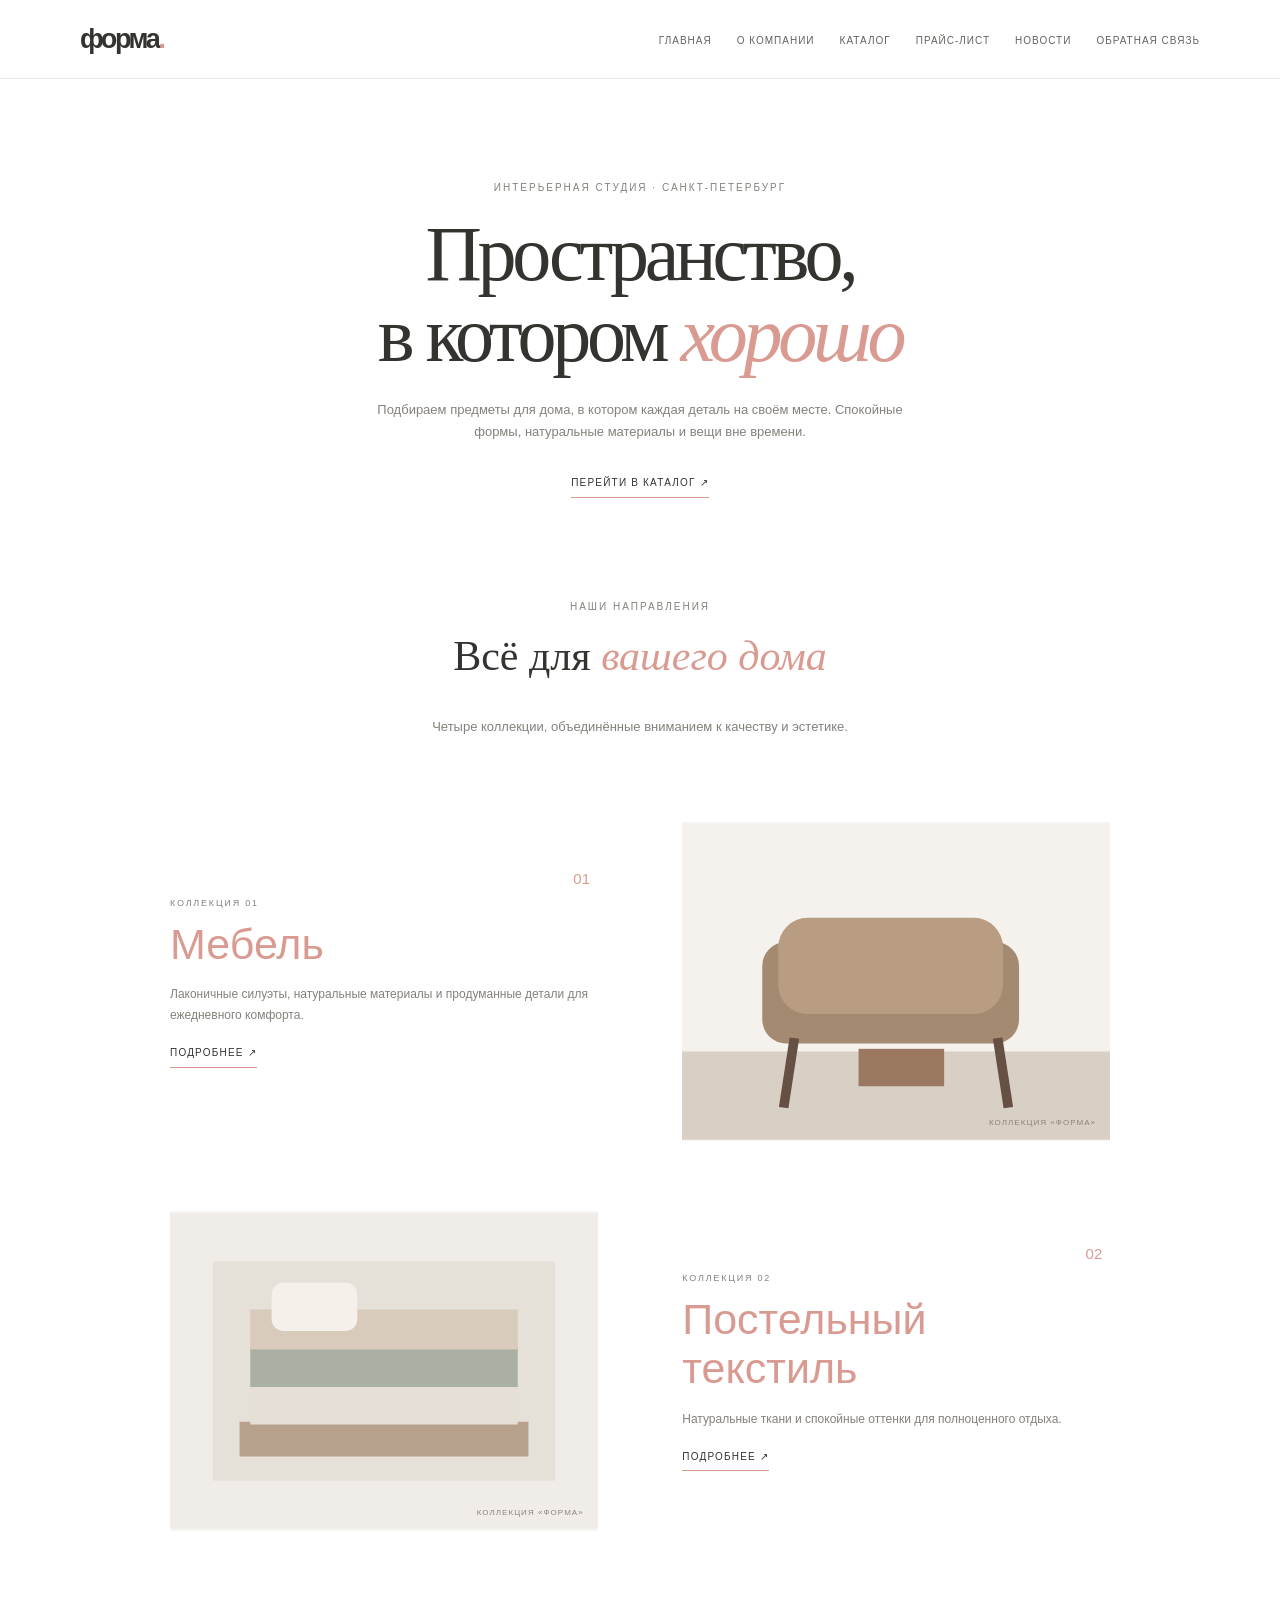
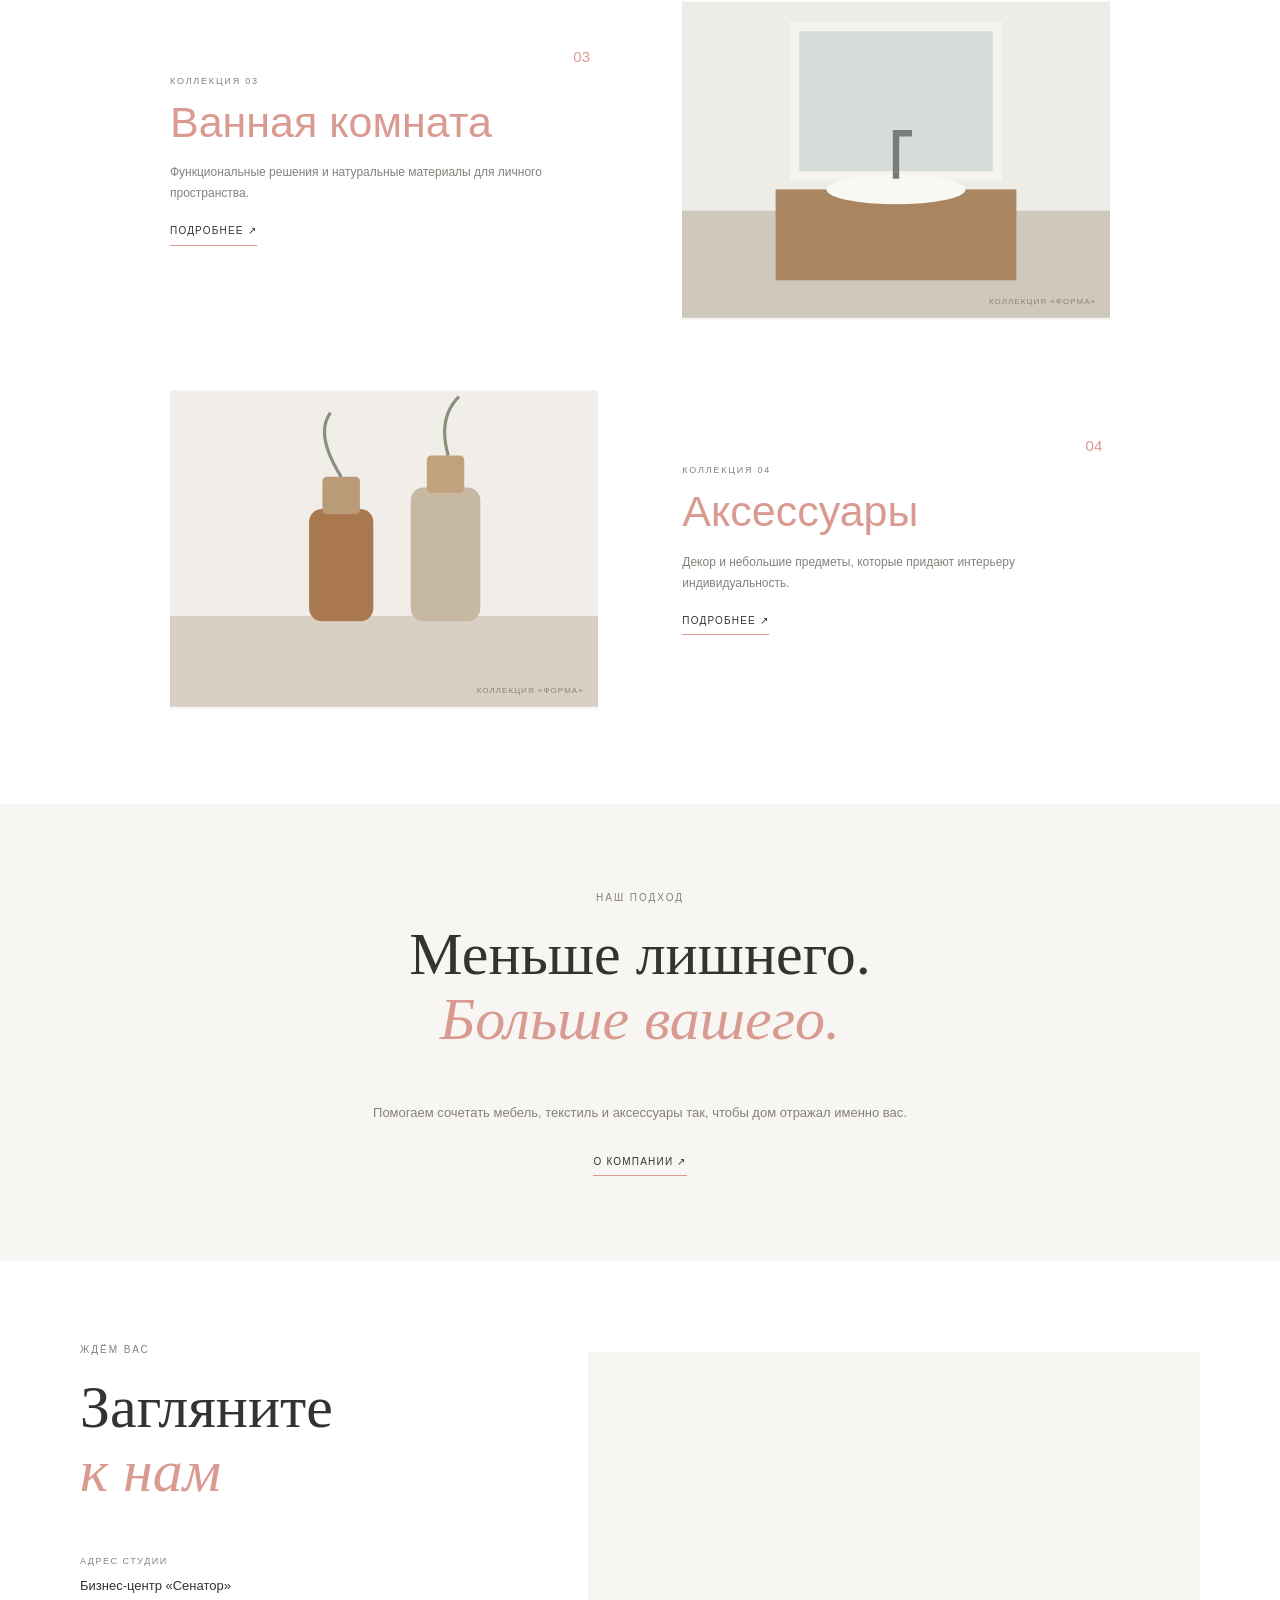
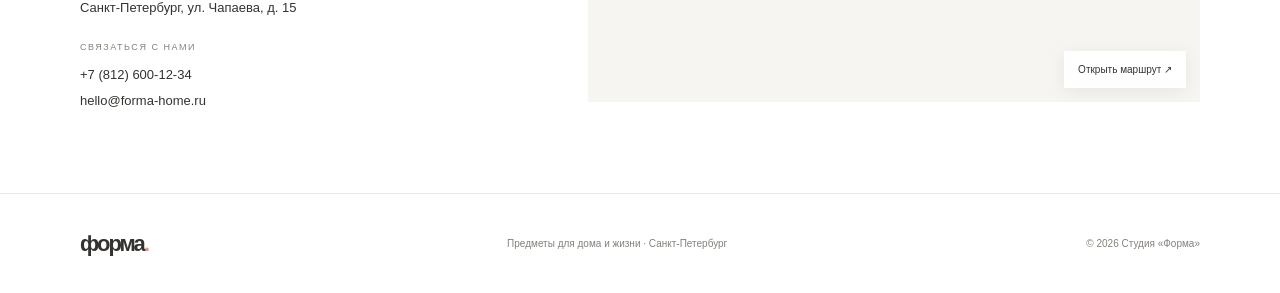
==== commit cb08c940: "Улучшить форматирование HTML-файла index.html" ====
--- a/index.html
+++ b/index.html
@@ -6,7 +6,10 @@
   <body>
     <header class="site-header">
       <div class="header-inner">
-        <a class="logo" href="index.html">форма<span>.</span></a><button class="menu-toggle" type="button" aria-label="Открыть меню" aria-expanded="false" aria-controls="main-nav"><span></span><span></span><span></span></button>
+        <a class="logo" href="index.html">форма<span>.</span></a>
+        <button class="menu-toggle" type="button" aria-label="Открыть меню" aria-expanded="false" aria-controls="main-nav">
+          <span></span><span></span><span></span>
+        </button>
         <nav class="main-nav" id="main-nav" aria-label="Основная навигация">
           <ul>
             <li>
@@ -33,15 +36,42 @@
     </header>
     <main id="top">
       <section class="intro">
-        <p class="eyebrow">Интерьерная студия · Санкт-Петербург</p><h1>Пространство,<br>в котором <em>хорошо</em></h1><p class="intro-copy">Подбираем предметы для дома, в котором каждая деталь на своём месте. Спокойные формы, натуральные материалы и вещи вне времени.</p><a class="text-link" href="catalog.html">Перейти в каталог ↗</a>
+        <p class="eyebrow">
+          Интерьерная студия · Санкт-Петербург
+        </p>
+        <h1>
+          Пространство,<br>в котором <em>хорошо</em>
+        </h1>
+        <p class="intro-copy">
+          Подбираем предметы для дома, в котором каждая деталь на своём месте. Спокойные формы, натуральные материалы и вещи вне времени.
+        </p>
+        <a class="text-link" href="catalog.html">Перейти в каталог ↗</a>
       </section>
       <section class="collection">
         <div class="page-heading">
-          <p class="eyebrow">Наши направления</p><h2>Всё для <em>вашего дома</em></h2><p>Четыре коллекции, объединённые вниманием к качеству и эстетике.</p>
+          <p class="eyebrow">
+            Наши направления
+          </p>
+          <h2>
+            Всё для <em>вашего дома</em>
+          </h2>
+          <p>
+            Четыре коллекции, объединённые вниманием к качеству и эстетике.
+          </p>
         </div>
         <div class="product-section ">
           <div class="section-copy">
-            <span class="section-number">01</span><p class="section-kicker">Коллекция 01</p><h2>Мебель</h2><p>Лаконичные силуэты, натуральные материалы и продуманные детали для ежедневного комфорта.</p><a class="text-link" href="catalog.html#furniture">Подробнее ↗</a>
+            <span class="section-number">01</span>
+            <p class="section-kicker">
+              Коллекция 01
+            </p>
+            <h2>
+              Мебель
+            </h2>
+            <p>
+              Лаконичные силуэты, натуральные материалы и продуманные детали для ежедневного комфорта.
+            </p>
+            <a class="text-link" href="catalog.html#furniture">Подробнее ↗</a>
           </div>
           <figure class="product-visual">
             <img src="images/furniture.svg" alt="Мебель для современного дома">
@@ -52,7 +82,17 @@
         </div>
         <div class="product-section reverse">
           <div class="section-copy">
-            <span class="section-number">02</span><p class="section-kicker">Коллекция 02</p><h2>Постельный текстиль</h2><p>Натуральные ткани и спокойные оттенки для полноценного отдыха.</p><a class="text-link" href="catalog.html#bedding">Подробнее ↗</a>
+            <span class="section-number">02</span>
+            <p class="section-kicker">
+              Коллекция 02
+            </p>
+            <h2>
+              Постельный текстиль
+            </h2>
+            <p>
+              Натуральные ткани и спокойные оттенки для полноценного отдыха.
+            </p>
+            <a class="text-link" href="catalog.html#bedding">Подробнее ↗</a>
           </div>
           <figure class="product-visual">
             <img src="images/bedding.svg" alt="Постельный текстиль для современного дома">
@@ -63,7 +103,17 @@
         </div>
         <div class="product-section ">
           <div class="section-copy">
-            <span class="section-number">03</span><p class="section-kicker">Коллекция 03</p><h2>Ванная комната</h2><p>Функциональные решения и натуральные материалы для личного пространства.</p><a class="text-link" href="catalog.html#bathroom">Подробнее ↗</a>
+            <span class="section-number">03</span>
+            <p class="section-kicker">
+              Коллекция 03
+            </p>
+            <h2>
+              Ванная комната
+            </h2>
+            <p>
+              Функциональные решения и натуральные материалы для личного пространства.
+            </p>
+            <a class="text-link" href="catalog.html#bathroom">Подробнее ↗</a>
           </div>
           <figure class="product-visual">
             <img src="images/bathroom.svg" alt="Ванная комната для современного дома">
@@ -74,7 +124,17 @@
         </div>
         <div class="product-section reverse">
           <div class="section-copy">
-            <span class="section-number">04</span><p class="section-kicker">Коллекция 04</p><h2>Аксессуары</h2><p>Декор и небольшие предметы, которые придают интерьеру индивидуальность.</p><a class="text-link" href="catalog.html#accessories">Подробнее ↗</a>
+            <span class="section-number">04</span>
+            <p class="section-kicker">
+              Коллекция 04
+            </p>
+            <h2>
+              Аксессуары
+            </h2>
+            <p>
+              Декор и небольшие предметы, которые придают интерьеру индивидуальность.
+            </p>
+            <a class="text-link" href="catalog.html#accessories">Подробнее ↗</a>
           </div>
           <figure class="product-visual">
             <img src="images/accessories.svg" alt="Аксессуары для современного дома">
@@ -85,23 +145,51 @@
         </div>
       </section>
       <section class="about">
-        <p class="eyebrow">Наш подход</p><h2>Меньше лишнего.<br><em>Больше вашего.</em></h2><p>Помогаем сочетать мебель, текстиль и аксессуары так, чтобы дом отражал именно вас.</p><a class="text-link" href="about.html">О компании ↗</a>
+        <p class="eyebrow">
+          Наш подход
+        </p>
+        <h2>
+          Меньше лишнего.<br><em>Больше вашего.</em>
+        </h2>
+        <p>
+          Помогаем сочетать мебель, текстиль и аксессуары так, чтобы дом отражал именно вас.
+        </p>
+        <a class="text-link" href="about.html">О компании ↗</a>
       </section>
       <section class="contacts">
         <div class="contact-info">
-          <p class="eyebrow">Ждём вас</p><h2>Загляните<br><em>к нам</em></h2><p class="contact-label">Адрес студии</p>
+          <p class="eyebrow">
+            Ждём вас
+          </p>
+          <h2>
+            Загляните<br><em>к нам</em>
+          </h2>
+          <p class="contact-label">
+            Адрес студии
+          </p>
           <address>
             Бизнес-центр «Сенатор»<br>Санкт-Петербург, ул. Чапаева, д. 15
           </address>
-          <p class="contact-label">Связаться с нами</p><a href="tel:+78126001234">+7 (812) 600-12-34</a><br><a href="mailto:hello@forma-home.ru">hello@forma-home.ru</a>
+          <p class="contact-label">
+            Связаться с нами
+          </p>
+          <a href="tel:+78126001234">+7 (812) 600-12-34</a><br><a href="mailto:hello@forma-home.ru">hello@forma-home.ru</a>
         </div>
         <div class="map-wrap">
-          <iframe title="Карта проезда к студии, Санкт-Петербург, улица Чапаева, 15" src="https://yandex.ru/map-widget/v1/?text=Санкт-Петербург%2C%20улица%20Чапаева%2C%2015&z=16" loading="lazy"></iframe><a class="map-link" href="https://yandex.ru/maps/?text=Санкт-Петербург%2C%20улица%20Чапаева%2C%2015" target="_blank" rel="noopener noreferrer">Открыть маршрут ↗</a>
+          <iframe title="Карта проезда к студии, Санкт-Петербург, улица Чапаева, 15" src="https://yandex.ru/map-widget/v1/?text=Санкт-Петербург%2C%20улица%20Чапаева%2C%2015&z=16" loading="lazy">
+          </iframe>
+          <a class="map-link" href="https://yandex.ru/maps/?text=Санкт-Петербург%2C%20улица%20Чапаева%2C%2015" target="_blank" rel="noopener noreferrer">Открыть маршрут ↗</a>
         </div>
       </section>
     </main>
     <footer class="site-footer">
-      <a class="logo footer-logo" href="index.html">форма<span>.</span></a><p>Предметы для дома и жизни · Санкт-Петербург</p><p>© <span id="current-year">2026</span> Студия «Форма»</p>
+      <a class="logo footer-logo" href="index.html">форма<span>.</span></a>
+      <p>
+        Предметы для дома и жизни · Санкт-Петербург
+      </p>
+      <p>
+        © <span id="current-year">2026</span> Студия «Форма»
+      </p>
     </footer>
     <script src="js/main.js"></script>
   </body>
--- a/styles.css
+++ b/styles.css
@@ -1,2 +1,551 @@
 @charset "UTF-8";
-:root{--ink:#343330;--muted:#85817b;--accent:#d99b91;--soft:#f7f5f2;--line:#ece9e5;--content:1120px}*{box-sizing:border-box}html{scroll-behavior:smooth;scroll-padding-top:90px}body{margin:0;color:var(--ink);background:#fff;font:15px/1.75 Arial,Helvetica,sans-serif}a{color:inherit;text-decoration:none}a:hover{color:#bd7e74}a:focus-visible,button:focus-visible,input:focus-visible,textarea:focus-visible,select:focus-visible{outline:2px solid #bd7e74;outline-offset:3px}img{max-width:100%}.site-header{position:sticky;top:0;z-index:20;background:rgba(255,255,255,.96);border-bottom:1px solid var(--line);backdrop-filter:blur(12px)}.header-inner{width:min(var(--content),calc(100% - 64px));min-height:78px;margin:auto;display:flex;align-items:center;justify-content:space-between}.logo{font-size:27px;font-weight:700;letter-spacing:-.09em;line-height:1}.logo span{color:var(--accent)}.main-nav ul{display:flex;gap:25px;align-items:center;margin:0;padding:0;list-style:none}.main-nav a{color:#66615b;font-size:10px;letter-spacing:.1em;text-transform:uppercase}.main-nav a[aria-current=page]{color:#bd7e74}.menu-toggle{display:none}.intro,.page-hero{width:min(800px,calc(100% - 48px));margin:auto;padding:100px 0 75px;text-align:center}.eyebrow,.section-kicker{margin:0 0 16px;color:var(--muted);font-size:10px;letter-spacing:.2em;text-transform:uppercase}h1,h2,p{margin-top:0}.intro h1,.page-hero h1{margin:0;font:400 clamp(48px,7vw,78px)/1.04 Georgia,serif;letter-spacing:-.055em}.intro h1 em,.page-hero h1 em,h2 em{color:var(--accent);font-weight:400}.intro-copy{max-width:530px;margin:24px auto;color:var(--muted);font-size:13px}.text-link{display:inline-flex;gap:10px;padding-bottom:5px;border-bottom:1px solid var(--accent);font-size:10px;letter-spacing:.12em;text-transform:uppercase}.collection{width:min(1000px,calc(100% - 64px));margin:auto}.page-heading{text-align:center;padding:25px 0 35px}.page-heading h2,.content-section h2{font:400 clamp(30px,4vw,42px)/1.2 Georgia,serif}.page-heading>p:last-child{color:var(--muted);font-size:13px}.product-section{min-height:320px;display:grid;grid-template-columns:1fr 1fr;align-items:center;gap:9%;padding:35px 3%}.product-section.reverse .section-copy{order:2}.product-section.reverse .product-visual{order:1}.section-copy{position:relative;max-width:420px;padding:25px 0}.section-number{position:absolute;top:-5px;right:0;color:var(--accent)}.section-kicker{margin-bottom:8px;font-size:9px}.section-copy h2{margin:0 0 15px;color:var(--accent);font-size:clamp(30px,4vw,43px);font-weight:400;line-height:1.15}.section-copy>p:not(.section-kicker){color:var(--muted);font-size:12px}.product-visual{position:relative;margin:0;background:var(--soft)}.product-visual img{display:block;width:100%;aspect-ratio:1.34;object-fit:contain}.product-visual figcaption{position:absolute;right:14px;bottom:11px;color:#8b837a;font-size:8px;letter-spacing:.13em;text-transform:uppercase}.about{margin-top:60px;padding:85px 24px;background:#f8f6f3;text-align:center}.about h2,.contact-info h2{font:400 clamp(40px,5vw,60px)/1.08 Georgia,serif}.about>p:not(.eyebrow){max-width:540px;margin:0 auto 22px;color:var(--muted);font-size:13px}.contacts{width:min(var(--content),calc(100% - 64px));margin:auto;padding:80px 0;display:grid;grid-template-columns:.8fr 1.2fr;gap:9%;align-items:center}.contact-label{margin:20px 0 5px;color:var(--muted);font-size:9px;letter-spacing:.17em;text-transform:uppercase}.contact-info address,.contact-info>a{font-size:13px;font-style:normal}.map-wrap{position:relative;min-height:350px;background:var(--soft)}.map-wrap iframe{display:block;width:100%;height:350px;border:0}.map-link{position:absolute;right:14px;bottom:14px;padding:10px 14px;background:#fff;font-size:10px;box-shadow:0 3px 18px #0001}.content-section{width:min(950px,calc(100% - 64px));margin:0 auto;padding:10px 0 80px}.content-narrow{max-width:760px}.content-narrow h2{margin:35px 0 12px}.content-narrow p,.content-narrow li{color:#6f6a64;font-size:14px}.feature-list{padding-left:22px}.feature-list li{margin:8px 0}.inline-link{color:#b77c73;text-decoration:underline;text-underline-offset:3px}.catalog-list{display:grid;gap:26px}.catalog-card{display:grid;grid-template-columns:.9fr 1.1fr;gap:35px;align-items:center;padding:24px;background:var(--soft);scroll-margin-top:100px}.catalog-card img{width:100%;aspect-ratio:1.25;object-fit:contain}.catalog-card h2,.news-card h2{margin:0 0 12px;font:400 32px/1.2 Georgia,serif;color:var(--accent)}.catalog-card p:not(.section-kicker),.news-card p:not(.section-kicker){color:var(--muted);font-size:13px}.price-wrap h2{margin:35px 0 14px;scroll-margin-top:100px}.price-table{width:100%;border-collapse:collapse;margin-bottom:30px;font-size:13px}.price-table th,.price-table td{padding:13px 16px;border:1px solid #e8e3dd;text-align:left}.price-table thead{background:#e9d6d1}.price-table tbody tr:nth-child(even){background:#f8f5f2}.price-table tbody tr:hover{background:#f1e9e5}.price-table td:last-child{white-space:nowrap;font-weight:bold;color:#94665e}.price-note{padding:18px;background:var(--soft);color:var(--muted);font-size:13px}.news-list{max-width:800px}.news-card{padding:28px 0;border-bottom:1px solid var(--line)}.news-card h2{color:var(--ink)}.feedback-layout{display:grid;grid-template-columns:.8fr 1.2fr;gap:8%;align-items:start}.feedback-details p{font-size:13px;color:var(--muted)}.feedback-form{display:grid;gap:9px}.feedback-form label{margin-top:7px;font-size:11px;letter-spacing:.08em;text-transform:uppercase}.feedback-form input,.feedback-form select,.feedback-form textarea{width:100%;padding:13px;border:1px solid #e5e0da;background:#fff;color:var(--ink);font:13px Arial,sans-serif}.feedback-form textarea{resize:vertical}.submit-button{justify-self:start;margin-top:12px;padding:13px 23px;border:0;background:var(--ink);color:#fff;font-size:10px;letter-spacing:.12em;text-transform:uppercase;cursor:pointer}.form-note{color:var(--muted);font-size:11px}.site-footer{min-height:100px;padding:24px max(32px,calc((100% - var(--content))/2));display:flex;align-items:center;justify-content:space-between;gap:20px;border-top:1px solid var(--line)}.footer-logo{font-size:22px}.site-footer p{margin:0;color:var(--muted);font-size:10px}@media(max-width:850px){.header-inner{width:calc(100% - 40px)}.main-nav ul{gap:13px}.main-nav a{font-size:9px}}@media(max-width:700px){.header-inner{min-height:68px}.menu-toggle{width:42px;height:42px;display:flex;flex-direction:column;align-items:center;justify-content:center;gap:5px;border:0;background:transparent}.menu-toggle span{width:21px;height:1px;background:var(--ink)}.main-nav{position:absolute;top:68px;left:0;right:0;display:none;padding:10px 20px 20px;background:#fff;border-bottom:1px solid var(--line)}.main-nav.is-open{display:block}.main-nav ul{flex-direction:column;align-items:stretch;gap:0}.main-nav li{border-top:1px solid var(--line)}.main-nav a{display:block;padding:11px 4px;font-size:10px}.intro,.page-hero{padding:72px 0 58px}.collection{width:calc(100% - 40px)}.product-section{min-height:0;grid-template-columns:1fr;gap:14px;padding:30px 0 42px}.product-section.reverse .section-copy,.product-section.reverse .product-visual{order:initial}.section-copy{max-width:none;padding:16px 4px 5px}.contacts,.feedback-layout{grid-template-columns:1fr}.contacts{width:calc(100% - 40px);gap:28px;padding:60px 0}.map-wrap,.map-wrap iframe{height:300px;min-height:300px}.content-section{width:calc(100% - 40px);padding-bottom:60px}.catalog-card{grid-template-columns:1fr;gap:12px;padding:18px}.catalog-card img{max-height:230px}.feedback-layout{gap:25px}.price-table th,.price-table td{padding:8px 6px;font-size:10px}.site-footer{padding:24px 20px;flex-wrap:wrap}.site-footer p{font-size:9px}}@media(max-width:430px){.intro h1,.page-hero h1{font-size:47px}.intro,.page-hero{width:calc(100% - 36px)}.content-section{width:calc(100% - 32px)}.site-footer{justify-content:center;text-align:center}.site-footer p{width:100%}}@media(prefers-reduced-motion:reduce){html{scroll-behavior:auto}}+:root {
+  --ink:#343330;
+  --muted:#85817b;
+  --accent:#d99b91;
+  --soft:#f7f5f2;
+  --line:#ece9e5;
+  --content:1120px
+}
+* {
+  box-sizing:border-box
+}
+html {
+  scroll-behavior:smooth;
+  scroll-padding-top:90px
+}
+body {
+  margin:0;
+  color:var(--ink);
+  background:#fff;
+  font:15px/1.75 Arial,Helvetica,sans-serif
+}
+a {
+  color:inherit;
+  text-decoration:none
+}
+a:hover {
+  color:#bd7e74
+}
+a:focus-visible,button:focus-visible,input:focus-visible,textarea:focus-visible,select:focus-visible {
+  outline:2px solid #bd7e74;
+  outline-offset:3px
+}
+img {
+  max-width:100%
+}
+.site-header {
+  position:sticky;
+  top:0;
+  z-index:20;
+  background:rgba(255,255,255,.96);
+  border-bottom:1px solid var(--line);
+  backdrop-filter:blur(12px)
+}
+.header-inner {
+  width:min(var(--content),calc(100% - 64px));
+  min-height:78px;
+  margin:auto;
+  display:flex;
+  align-items:center;
+  justify-content:space-between
+}
+.logo {
+  font-size:27px;
+  font-weight:700;
+  letter-spacing:-.09em;
+  line-height:1
+}
+.logo span {
+  color:var(--accent)
+}
+.main-nav ul {
+  display:flex;
+  gap:25px;
+  align-items:center;
+  margin:0;
+  padding:0;
+  list-style:none
+}
+.main-nav a {
+  color:#66615b;
+  font-size:10px;
+  letter-spacing:.1em;
+  text-transform:uppercase
+}
+.main-nav a[aria-current=page] {
+  color:#bd7e74
+}
+.menu-toggle {
+  display:none
+}
+.intro,.page-hero {
+  width:min(800px,calc(100% - 48px));
+  margin:auto;
+  padding:100px 0 75px;
+  text-align:center
+}
+.eyebrow,.section-kicker {
+  margin:0 0 16px;
+  color:var(--muted);
+  font-size:10px;
+  letter-spacing:.2em;
+  text-transform:uppercase
+}
+h1,h2,p {
+  margin-top:0
+}
+.intro h1,.page-hero h1 {
+  margin:0;
+  font:400 clamp(48px,7vw,78px)/1.04 Georgia,serif;
+  letter-spacing:-.055em
+}
+.intro h1 em,.page-hero h1 em,h2 em {
+  color:var(--accent);
+  font-weight:400
+}
+.intro-copy {
+  max-width:530px;
+  margin:24px auto;
+  color:var(--muted);
+  font-size:13px
+}
+.text-link {
+  display:inline-flex;
+  gap:10px;
+  padding-bottom:5px;
+  border-bottom:1px solid var(--accent);
+  font-size:10px;
+  letter-spacing:.12em;
+  text-transform:uppercase
+}
+.collection {
+  width:min(1000px,calc(100% - 64px));
+  margin:auto
+}
+.page-heading {
+  text-align:center;
+  padding:25px 0 35px
+}
+.page-heading h2,.content-section h2 {
+  font:400 clamp(30px,4vw,42px)/1.2 Georgia,serif
+}
+.page-heading>p:last-child {
+  color:var(--muted);
+  font-size:13px
+}
+.product-section {
+  min-height:320px;
+  display:grid;
+  grid-template-columns:1fr 1fr;
+  align-items:center;
+  gap:9%;
+  padding:35px 3%
+}
+.product-section.reverse .section-copy {
+  order:2
+}
+.product-section.reverse .product-visual {
+  order:1
+}
+.section-copy {
+  position:relative;
+  max-width:420px;
+  padding:25px 0
+}
+.section-number {
+  position:absolute;
+  top:-5px;
+  right:0;
+  color:var(--accent)
+}
+.section-kicker {
+  margin-bottom:8px;
+  font-size:9px
+}
+.section-copy h2 {
+  margin:0 0 15px;
+  color:var(--accent);
+  font-size:clamp(30px,4vw,43px);
+  font-weight:400;
+  line-height:1.15
+}
+.section-copy>p:not(.section-kicker) {
+  color:var(--muted);
+  font-size:12px
+}
+.product-visual {
+  position:relative;
+  margin:0;
+  background:var(--soft)
+}
+.product-visual img {
+  display:block;
+  width:100%;
+  aspect-ratio:1.34;
+  object-fit:contain
+}
+.product-visual figcaption {
+  position:absolute;
+  right:14px;
+  bottom:11px;
+  color:#8b837a;
+  font-size:8px;
+  letter-spacing:.13em;
+  text-transform:uppercase
+}
+.about {
+  margin-top:60px;
+  padding:85px 24px;
+  background:#f8f6f3;
+  text-align:center
+}
+.about h2,.contact-info h2 {
+  font:400 clamp(40px,5vw,60px)/1.08 Georgia,serif
+}
+.about>p:not(.eyebrow) {
+  max-width:540px;
+  margin:0 auto 22px;
+  color:var(--muted);
+  font-size:13px
+}
+.contacts {
+  width:min(var(--content),calc(100% - 64px));
+  margin:auto;
+  padding:80px 0;
+  display:grid;
+  grid-template-columns:.8fr 1.2fr;
+  gap:9%;
+  align-items:center
+}
+.contact-label {
+  margin:20px 0 5px;
+  color:var(--muted);
+  font-size:9px;
+  letter-spacing:.17em;
+  text-transform:uppercase
+}
+.contact-info address,.contact-info>a {
+  font-size:13px;
+  font-style:normal
+}
+.map-wrap {
+  position:relative;
+  min-height:350px;
+  background:var(--soft)
+}
+.map-wrap iframe {
+  display:block;
+  width:100%;
+  height:350px;
+  border:0
+}
+.map-link {
+  position:absolute;
+  right:14px;
+  bottom:14px;
+  padding:10px 14px;
+  background:#fff;
+  font-size:10px;
+  box-shadow:0 3px 18px #0001
+}
+.content-section {
+  width:min(950px,calc(100% - 64px));
+  margin:0 auto;
+  padding:10px 0 80px
+}
+.content-narrow {
+  max-width:760px
+}
+.content-narrow h2 {
+  margin:35px 0 12px
+}
+.content-narrow p,.content-narrow li {
+  color:#6f6a64;
+  font-size:14px
+}
+.feature-list {
+  padding-left:22px
+}
+.feature-list li {
+  margin:8px 0
+}
+.inline-link {
+  color:#b77c73;
+  text-decoration:underline;
+  text-underline-offset:3px
+}
+.catalog-list {
+  display:grid;
+  gap:26px
+}
+.catalog-card {
+  display:grid;
+  grid-template-columns:.9fr 1.1fr;
+  gap:35px;
+  align-items:center;
+  padding:24px;
+  background:var(--soft);
+  scroll-margin-top:100px
+}
+.catalog-card img {
+  width:100%;
+  aspect-ratio:1.25;
+  object-fit:contain
+}
+.catalog-card h2,.news-card h2 {
+  margin:0 0 12px;
+  font:400 32px/1.2 Georgia,serif;
+  color:var(--accent)
+}
+.catalog-card p:not(.section-kicker),.news-card p:not(.section-kicker) {
+  color:var(--muted);
+  font-size:13px
+}
+.price-wrap h2 {
+  margin:35px 0 14px;
+  scroll-margin-top:100px
+}
+.price-table {
+  width:100%;
+  border-collapse:collapse;
+  margin-bottom:30px;
+  font-size:13px
+}
+.price-table th,.price-table td {
+  padding:13px 16px;
+  border:1px solid #e8e3dd;
+  text-align:left
+}
+.price-table thead {
+  background:#e9d6d1
+}
+.price-table tbody tr:nth-child(even) {
+  background:#f8f5f2
+}
+.price-table tbody tr:hover {
+  background:#f1e9e5
+}
+.price-table td:last-child {
+  white-space:nowrap;
+  font-weight:bold;
+  color:#94665e
+}
+.price-note {
+  padding:18px;
+  background:var(--soft);
+  color:var(--muted);
+  font-size:13px
+}
+.news-list {
+  max-width:800px
+}
+.news-card {
+  padding:28px 0;
+  border-bottom:1px solid var(--line)
+}
+.news-card h2 {
+  color:var(--ink)
+}
+.feedback-layout {
+  display:grid;
+  grid-template-columns:.8fr 1.2fr;
+  gap:8%;
+  align-items:start
+}
+.feedback-details p {
+  font-size:13px;
+  color:var(--muted)
+}
+.feedback-form {
+  display:grid;
+  gap:9px
+}
+.feedback-form label {
+  margin-top:7px;
+  font-size:11px;
+  letter-spacing:.08em;
+  text-transform:uppercase
+}
+.feedback-form input,.feedback-form select,.feedback-form textarea {
+  width:100%;
+  padding:13px;
+  border:1px solid #e5e0da;
+  background:#fff;
+  color:var(--ink);
+  font:13px Arial,sans-serif
+}
+.feedback-form textarea {
+  resize:vertical
+}
+.submit-button {
+  justify-self:start;
+  margin-top:12px;
+  padding:13px 23px;
+  border:0;
+  background:var(--ink);
+  color:#fff;
+  font-size:10px;
+  letter-spacing:.12em;
+  text-transform:uppercase;
+  cursor:pointer
+}
+.form-note {
+  color:var(--muted);
+  font-size:11px
+}
+.site-footer {
+  min-height:100px;
+  padding:24px max(32px,calc((100% - var(--content))/2));
+  display:flex;
+  align-items:center;
+  justify-content:space-between;
+  gap:20px;
+  border-top:1px solid var(--line)
+}
+.footer-logo {
+  font-size:22px
+}
+.site-footer p {
+  margin:0;
+  color:var(--muted);
+  font-size:10px
+}
+@media(max-width:850px) {
+  .header-inner {
+    width:calc(100% - 40px)
+  }
+  .main-nav ul {
+    gap:13px
+  }
+  .main-nav a {
+    font-size:9px
+  }
+}
+@media(max-width:700px) {
+  .header-inner {
+    min-height:68px
+  }
+  .menu-toggle {
+    width:42px;
+    height:42px;
+    display:flex;
+    flex-direction:column;
+    align-items:center;
+    justify-content:center;
+    gap:5px;
+    border:0;
+    background:transparent
+  }
+  .menu-toggle span {
+    width:21px;
+    height:1px;
+    background:var(--ink)
+  }
+  .main-nav {
+    position:absolute;
+    top:68px;
+    left:0;
+    right:0;
+    display:none;
+    padding:10px 20px 20px;
+    background:#fff;
+    border-bottom:1px solid var(--line)
+  }
+  .main-nav.is-open {
+    display:block
+  }
+  .main-nav ul {
+    flex-direction:column;
+    align-items:stretch;
+    gap:0
+  }
+  .main-nav li {
+    border-top:1px solid var(--line)
+  }
+  .main-nav a {
+    display:block;
+    padding:11px 4px;
+    font-size:10px
+  }
+  .intro,.page-hero {
+    padding:72px 0 58px
+  }
+  .collection {
+    width:calc(100% - 40px)
+  }
+  .product-section {
+    min-height:0;
+    grid-template-columns:1fr;
+    gap:14px;
+    padding:30px 0 42px
+  }
+  .product-section.reverse .section-copy,.product-section.reverse .product-visual {
+    order:initial
+  }
+  .section-copy {
+    max-width:none;
+    padding:16px 4px 5px
+  }
+  .contacts,.feedback-layout {
+    grid-template-columns:1fr
+  }
+  .contacts {
+    width:calc(100% - 40px);
+    gap:28px;
+    padding:60px 0
+  }
+  .map-wrap,.map-wrap iframe {
+    height:300px;
+    min-height:300px
+  }
+  .content-section {
+    width:calc(100% - 40px);
+    padding-bottom:60px
+  }
+  .catalog-card {
+    grid-template-columns:1fr;
+    gap:12px;
+    padding:18px
+  }
+  .catalog-card img {
+    max-height:230px
+  }
+  .feedback-layout {
+    gap:25px
+  }
+  .price-table th,.price-table td {
+    padding:8px 6px;
+    font-size:10px
+  }
+  .site-footer {
+    padding:24px 20px;
+    flex-wrap:wrap
+  }
+  .site-footer p {
+    font-size:9px
+  }
+}
+@media(max-width:430px) {
+  .intro h1,.page-hero h1 {
+    font-size:47px
+  }
+  .intro,.page-hero {
+    width:calc(100% - 36px)
+  }
+  .content-section {
+    width:calc(100% - 32px)
+  }
+  .site-footer {
+    justify-content:center;
+    text-align:center
+  }
+  .site-footer p {
+    width:100%
+  }
+}
+@media(prefers-reduced-motion:reduce) {
+  html {
+    scroll-behavior:auto
+  }
+}
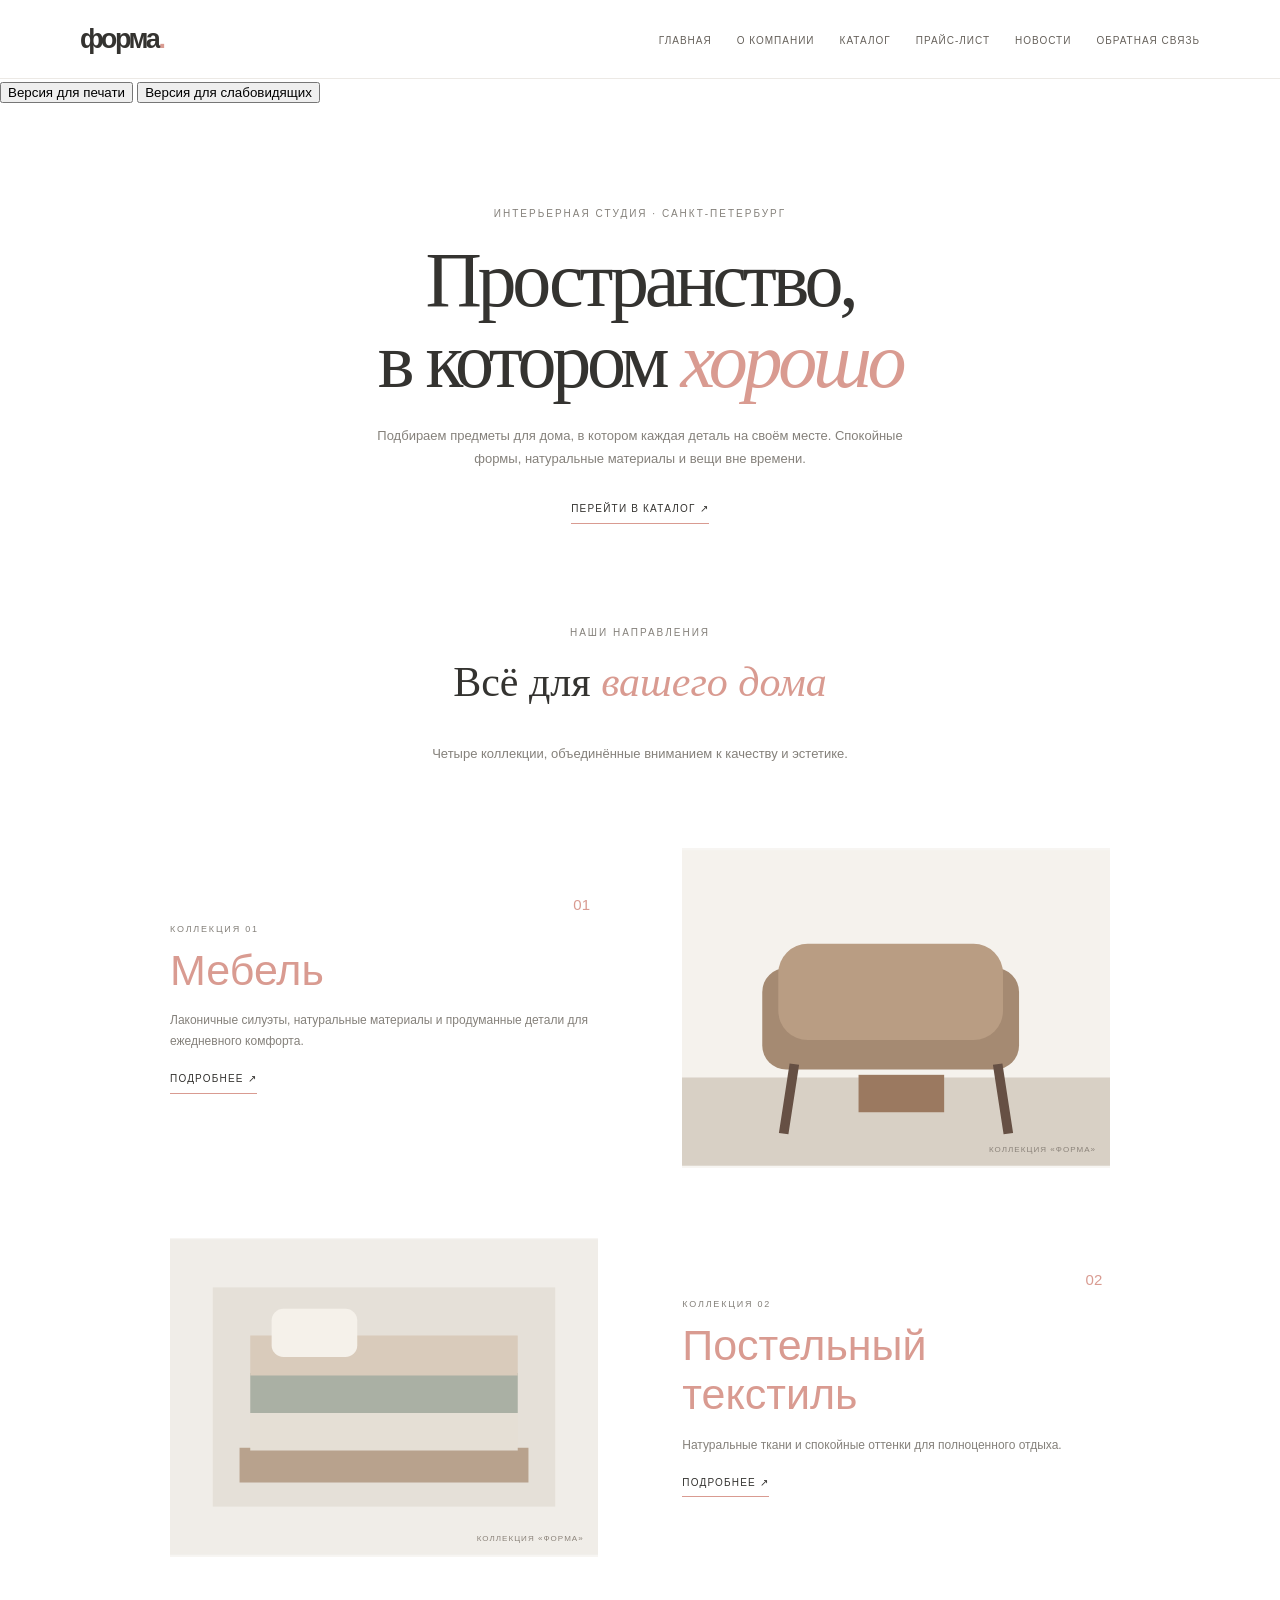
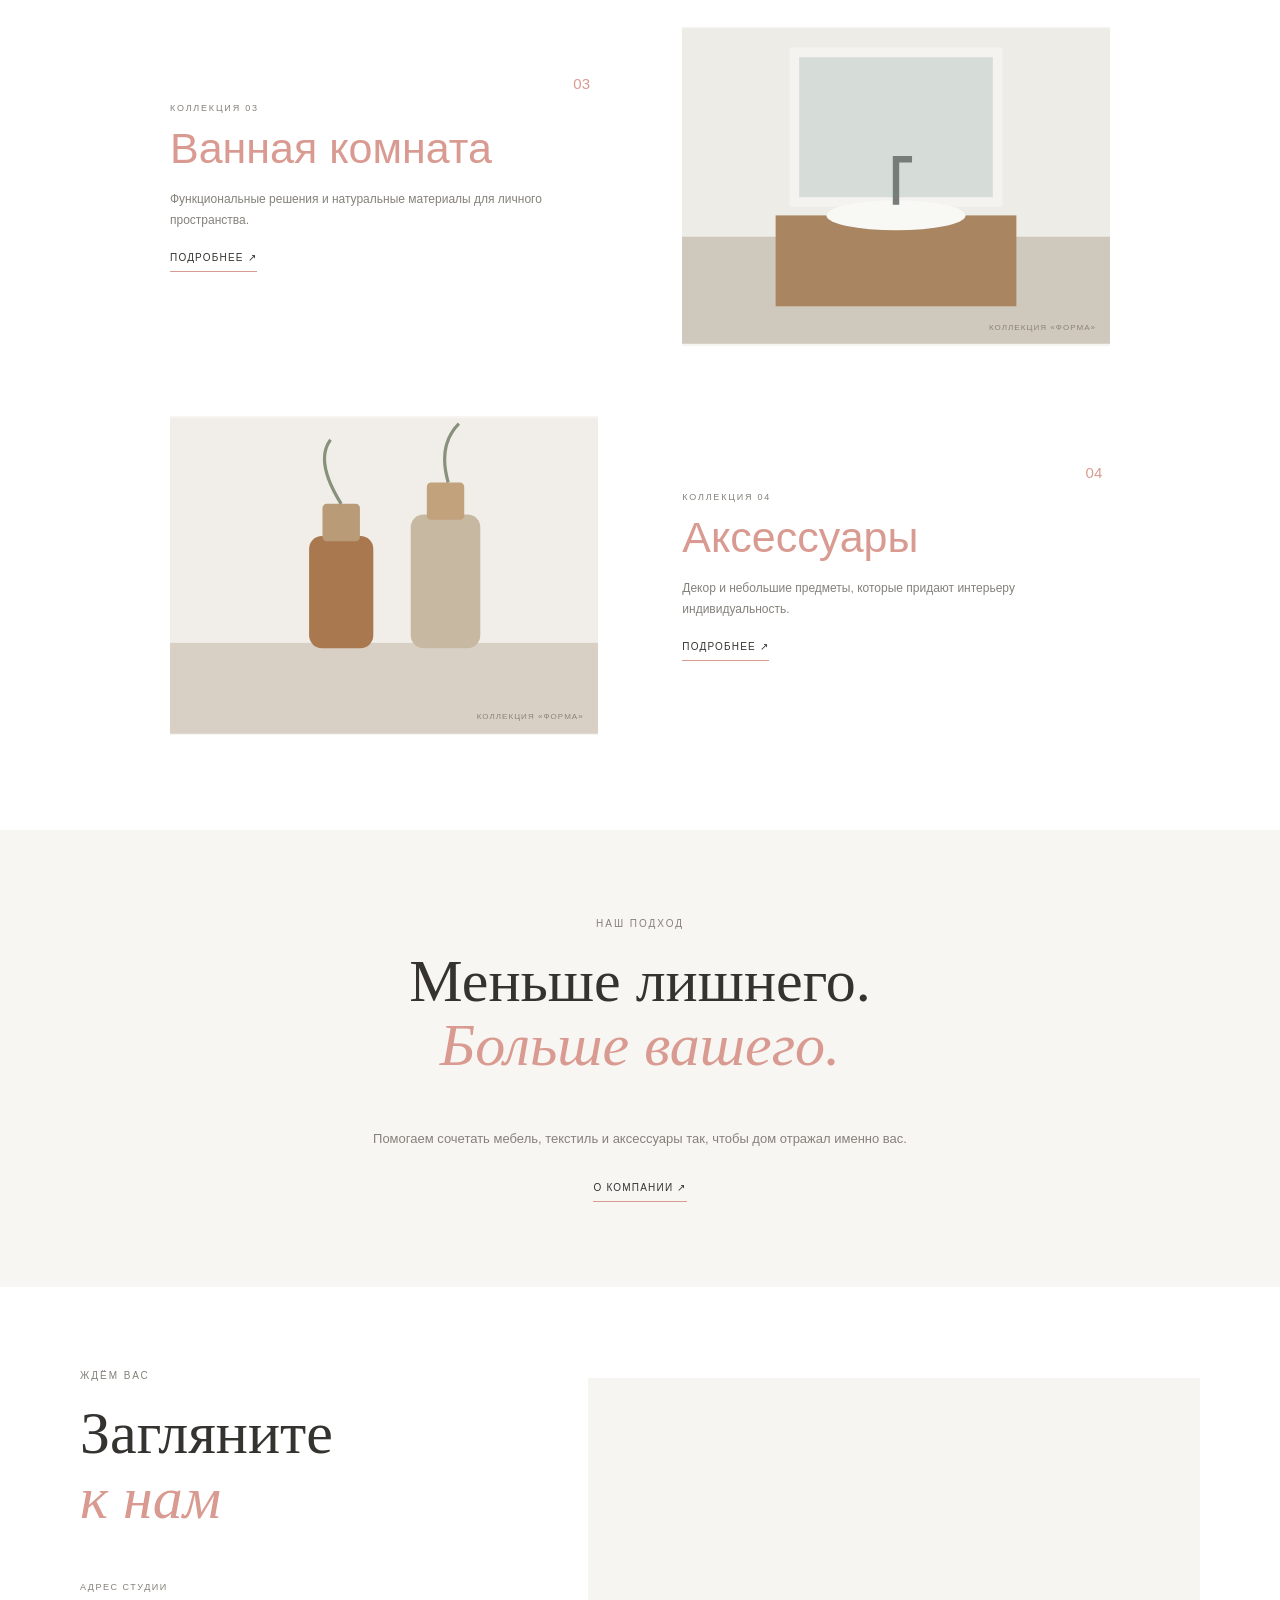
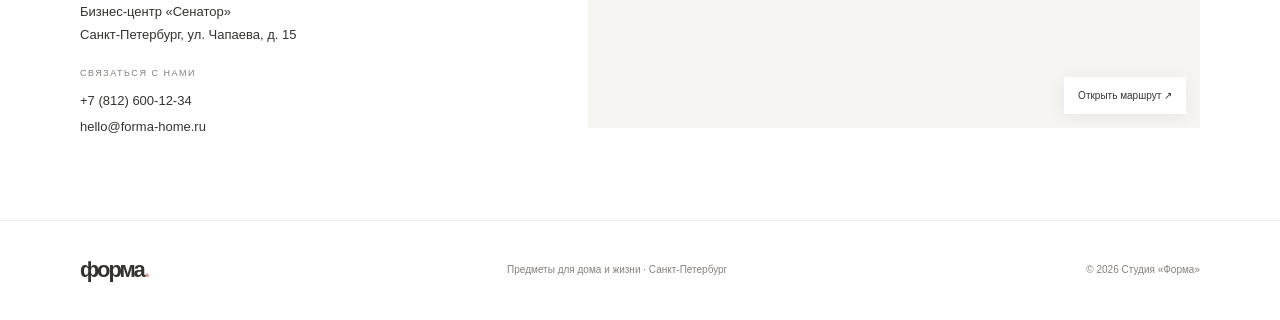
==== commit a8faacf9: "Добавить версии отображения и умный фильтр" ====
--- a/index.html
+++ b/index.html
@@ -34,6 +34,10 @@
         </nav>
       </div>
     </header>
+        <div class="accessibility-tools" aria-label="Настройки отображения сайта">
+      <button class="tool-button" id="print-version-button" type="button" aria-pressed="false">Версия для печати</button>
+      <button class="tool-button" id="vision-version-button" type="button" aria-pressed="false">Версия для слабовидящих</button>
+    </div>
     <main id="top">
       <section class="intro">
         <p class="eyebrow">
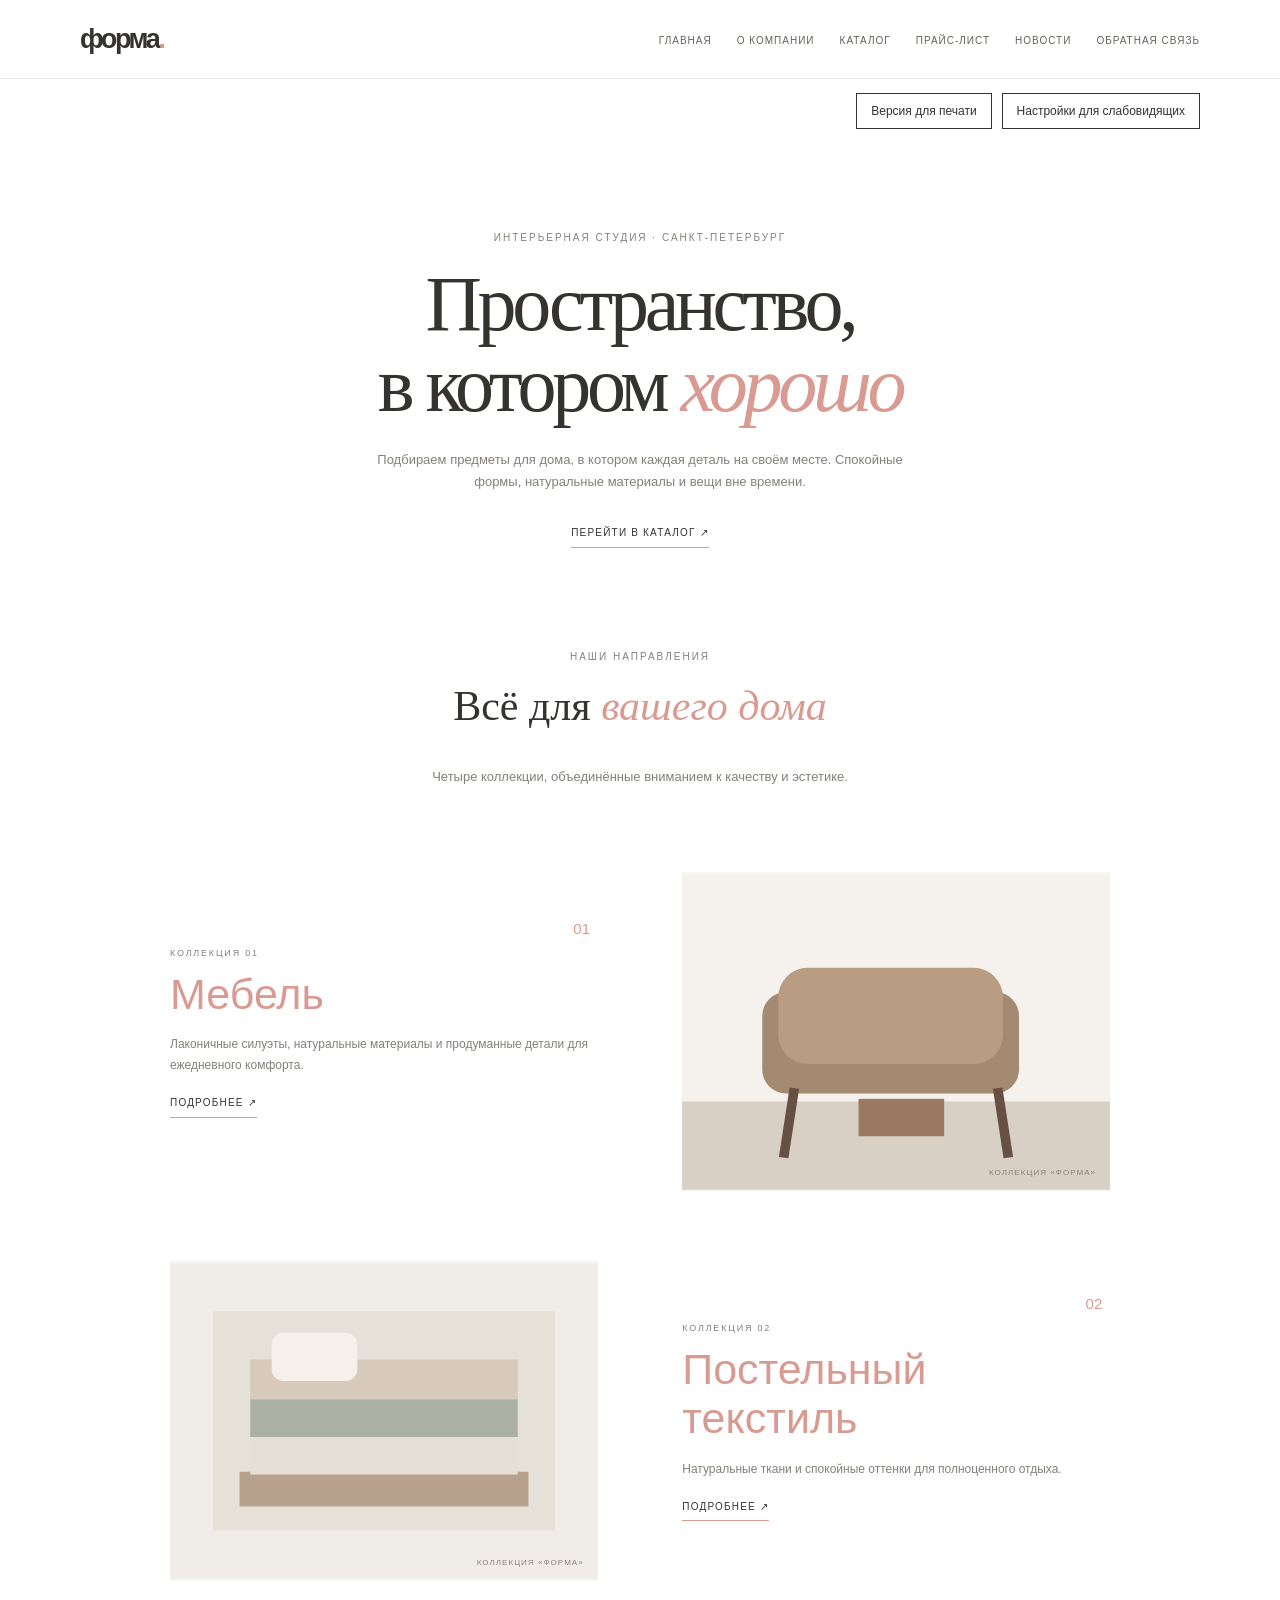
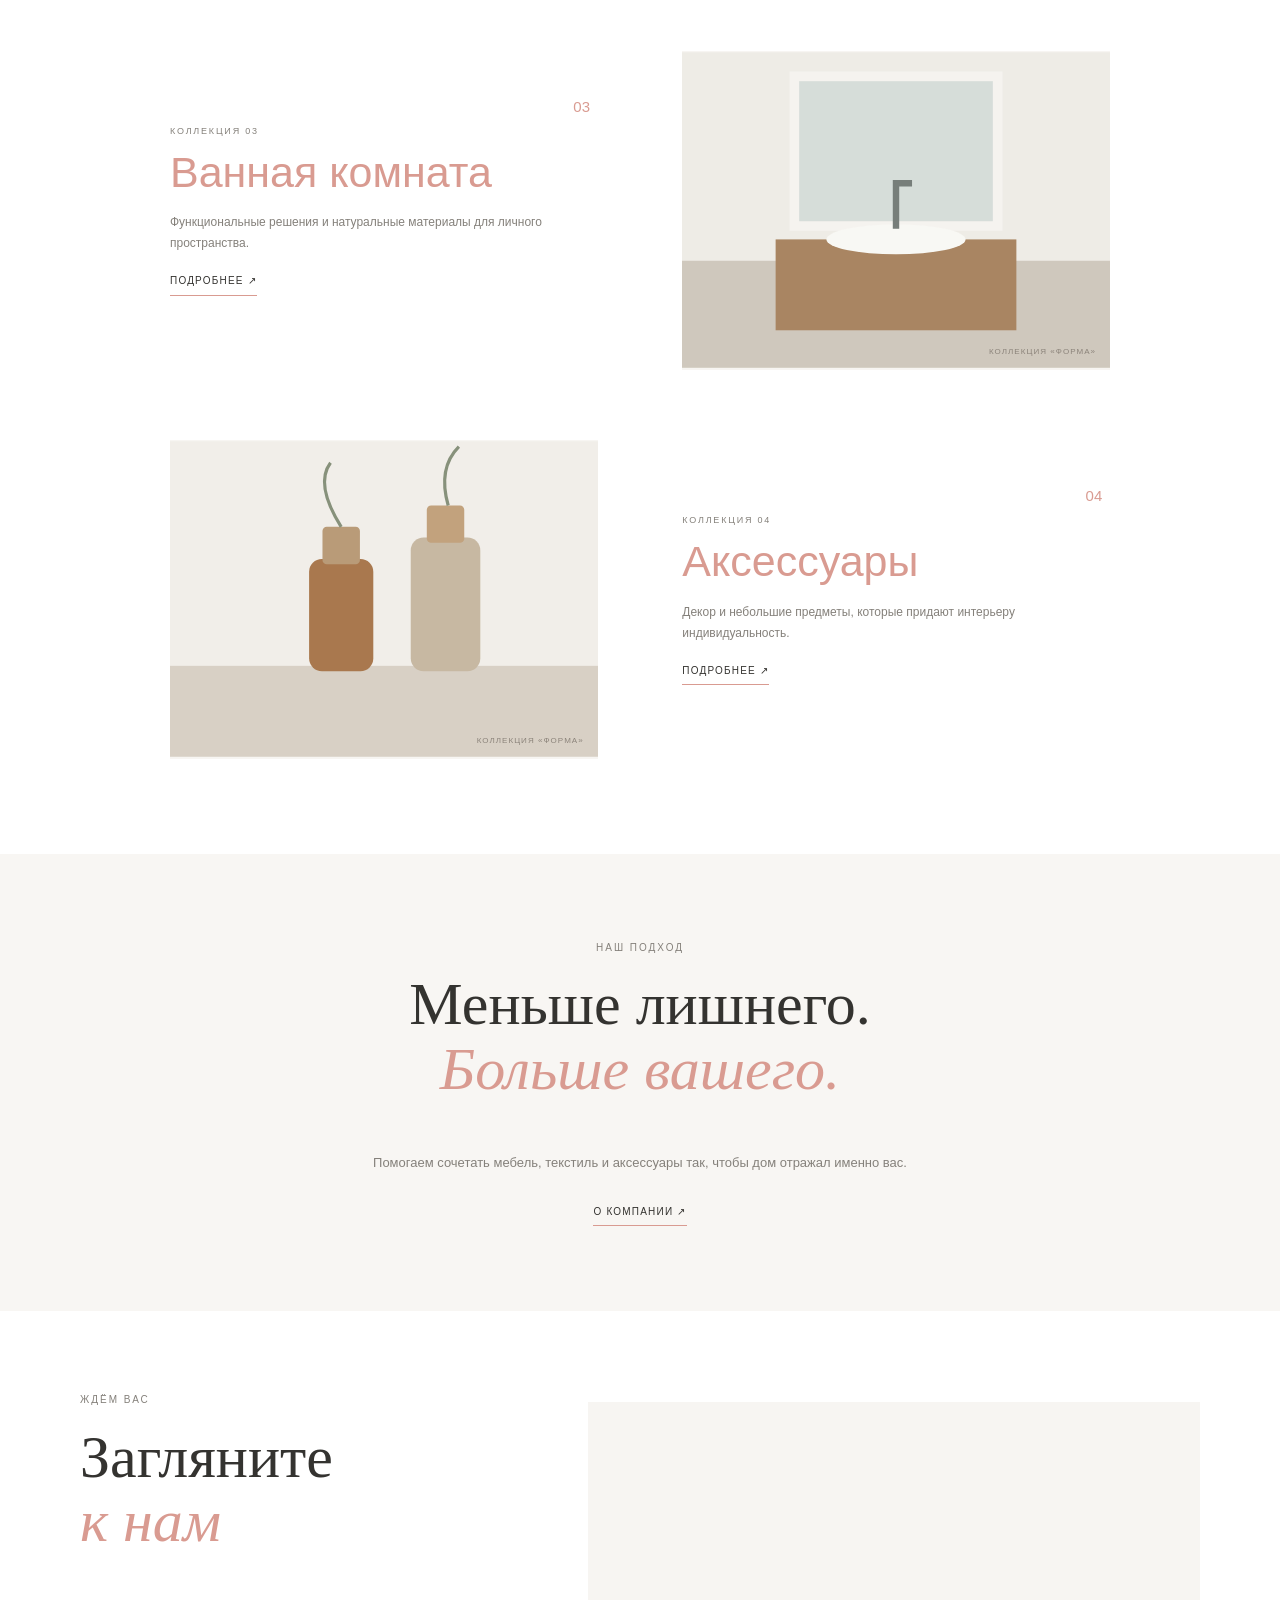
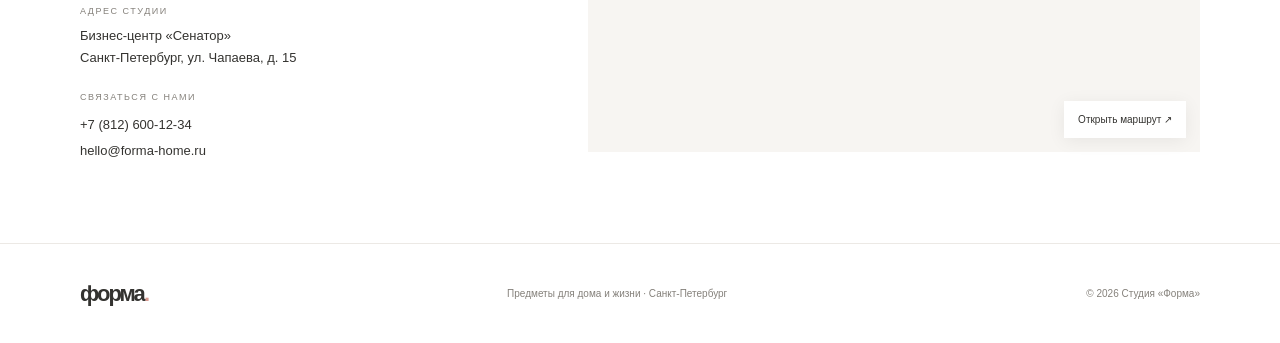
==== commit 85e803fd: "Добавить режимы доступности для слабовидящих" ====
--- a/index.html
+++ b/index.html
@@ -36,7 +36,24 @@
     </header>
         <div class="accessibility-tools" aria-label="Настройки отображения сайта">
       <button class="tool-button" id="print-version-button" type="button" aria-pressed="false">Версия для печати</button>
-      <button class="tool-button" id="vision-version-button" type="button" aria-pressed="false">Версия для слабовидящих</button>
+      <button class="tool-button" id="vision-version-button" type="button" aria-expanded="false" aria-controls="vision-settings">Настройки для слабовидящих</button>
+      <div class="vision-settings" id="vision-settings" hidden>
+        <label for="vision-contrast">Цветовая схема</label>
+        <select id="vision-contrast">
+          <option value="normal">Обычная</option>
+          <option value="contrast">Чёрный текст на белом фоне</option>
+          <option value="yellow">Жёлтый текст на чёрном фоне</option>
+          <option value="inverse">Белый текст на тёмно-синем фоне</option>
+        </select>
+        <div class="vision-size-controls">
+          <span>Размер текста</span>
+          <button class="tool-button" id="vision-font-smaller" type="button" aria-label="Уменьшить текст">А−</button>
+          <button class="tool-button" id="vision-font-larger" type="button" aria-label="Увеличить текст">А+</button>
+          <output id="vision-font-value" aria-live="polite">100%</output>
+        </div>
+        <label class="vision-spacing-label"><input id="vision-spacing" type="checkbox"> Увеличить расстояние между строками и буквами</label>
+        <button class="tool-button" id="vision-reset" type="button">Сбросить настройки</button>
+      </div>
     </div>
     <main id="top">
       <section class="intro">
--- a/styles.css
+++ b/styles.css
@@ -549,3 +549,229 @@
     scroll-behavior:auto
   }
 }
+
+
+.accessibility-tools {
+  width: min(var(--content), calc(100% - 64px));
+  margin: 14px auto 0;
+  display: flex;
+  justify-content: flex-end;
+  gap: 10px;
+  flex-wrap: wrap;
+}
+.tool-button,.filter-reset {
+  border: 1px solid var(--ink);
+  padding: 10px 14px;
+  background: #fff;
+  color: var(--ink);
+  font: 12px Arial, sans-serif;
+  cursor: pointer;
+}
+.tool-button:hover,.filter-reset:hover {
+  background: var(--ink);
+  color: #fff;
+}
+body.vision-mode {
+  color: #000;
+  background: #fff;
+  font-size: 19px;
+  line-height: 1.9;
+}
+body.vision-mode p,
+body.vision-mode li,
+body.vision-mode address,
+body.vision-mode label,
+body.vision-mode input,
+body.vision-mode select,
+body.vision-mode textarea,
+body.vision-mode td,
+body.vision-mode th {
+  font-size: 1.08em;
+  color: #000;
+}
+body.vision-mode h1,
+body.vision-mode h2,
+body.vision-mode h3,
+body.vision-mode .section-copy h2,
+body.vision-mode .catalog-card h2 {
+  color: #000;
+}
+body.vision-mode a {
+  color: #000;
+  text-decoration: underline;
+  text-decoration-thickness: 2px;
+}
+body.vision-mode .site-header,
+body.vision-mode .site-footer,
+body.vision-mode .catalog-card,
+body.vision-mode .about,
+body.vision-mode .price-note {
+  background: #fff;
+  color: #000;
+  border: 2px solid #000;
+}
+body.vision-mode button,
+body.vision-mode input,
+body.vision-mode select,
+body.vision-mode textarea {
+  border: 2px solid #000;
+  color: #000;
+  background: #fff;
+}
+body.vision-mode .eyebrow,
+body.vision-mode .section-kicker,
+body.vision-mode .intro-copy,
+body.vision-mode .page-heading>p:last-child,
+body.vision-mode .section-copy>p:not(.section-kicker),
+body.vision-mode .catalog-card p:not(.section-kicker),
+body.vision-mode .site-footer p {
+  color: #000;
+}
+body.vision-mode .tool-button,
+body.vision-mode .filter-reset,
+body.vision-mode .submit-button {
+  background: #000;
+  color: #fff;
+  border: 2px solid #000;
+}
+body.print-version .site-header,
+body.print-version .site-footer,
+body.print-version .menu-toggle,
+body.print-version .map-wrap iframe,
+body.print-version .map-link,
+body.print-version .product-visual figcaption {
+  display: none !important;
+}
+body.print-version {
+  background: #fff;
+  color: #000;
+}
+body.print-version main {
+  width: 100%;
+}
+body.print-version .intro,
+body.print-version .page-hero,
+body.print-version .content-section,
+body.print-version .collection,
+body.print-version .contacts {
+  width: 100%;
+  max-width: none;
+  padding: 16px 0;
+  margin: 0;
+}
+body.print-version .about,
+body.print-version .catalog-card,
+body.print-version .price-note {
+  background: #fff;
+  color: #000;
+}
+body.print-version a {
+  color: #000;
+  text-decoration: underline;
+}
+body.print-version .product-section,
+body.print-version .catalog-card,
+body.print-version .news-card {
+  break-inside: avoid;
+}
+@media print {
+  .site-header,.accessibility-tools,.site-footer,.menu-toggle,
+  .map-wrap iframe,.map-link,.feedback-form,.filter-field,.filter-reset {
+    display: none !important;
+  }
+  body { color: #000; background: #fff; font-size: 11pt; }
+  main,.content-section,.collection,.contacts { width: 100% !important; max-width: none !important; }
+  .intro,.page-hero,.content-section { padding: 12px 0 !important; }
+  .catalog-card,.product-section,.news-card,.price-table { break-inside: avoid; }
+  a { color: #000; text-decoration: underline; }
+}
+.smart-filter-section {
+  padding-top: 20px;
+}
+.filter-heading {
+  text-align: center;
+  margin-bottom: 25px;
+}
+.filter-heading h2 {
+  font: 400 clamp(30px,4vw,42px)/1.2 Georgia,serif;
+}
+.filter-heading>p:last-child {
+  color: var(--muted);
+  font-size: 13px;
+}
+.smart-filter {
+  display: grid;
+  grid-template-columns: repeat(4, minmax(0, 1fr));
+  gap: 14px;
+  padding: 22px;
+  background: var(--soft);
+}
+.filter-field {
+  display: grid;
+  gap: 7px;
+}
+.filter-field label {
+  font-size: 11px;
+  color: var(--ink);
+}
+.filter-field select {
+  width: 100%;
+  min-height: 42px;
+  padding: 8px;
+  border: 1px solid #ded8d1;
+  background: #fff;
+  color: var(--ink);
+  font: 13px Arial,sans-serif;
+}
+.filter-field option:disabled {
+  color: #999;
+}
+.filter-reset {
+  justify-self: start;
+  align-self: end;
+}
+.filter-result-count {
+  margin: 18px 0;
+  font-weight: bold;
+}
+.filter-results {
+  display: grid;
+  grid-template-columns: repeat(3, minmax(0, 1fr));
+  gap: 14px;
+}
+.filter-product {
+  padding: 18px;
+  border: 1px solid var(--line);
+  background: #fff;
+}
+.filter-product h3 {
+  margin: 0 0 8px;
+  font: 400 21px/1.25 Georgia,serif;
+}
+.filter-product p {
+  margin: 0 0 10px;
+  color: var(--muted);
+  font-size: 12px;
+}
+.filter-product .filter-product-price {
+  color: var(--ink);
+  font-weight: bold;
+  font-size: 15px;
+}
+.filter-product a {
+  font-size: 11px;
+  text-decoration: underline;
+}
+.filter-empty {
+  grid-column: 1 / -1;
+  padding: 20px;
+  background: var(--soft);
+}
+@media(max-width:700px) {
+  .accessibility-tools { width: calc(100% - 40px); justify-content: center; }
+  .smart-filter { grid-template-columns: 1fr 1fr; padding: 15px; }
+  .filter-results { grid-template-columns: 1fr; }
+}
+@media(max-width:430px) {
+  .smart-filter { grid-template-columns: 1fr; }
+}
